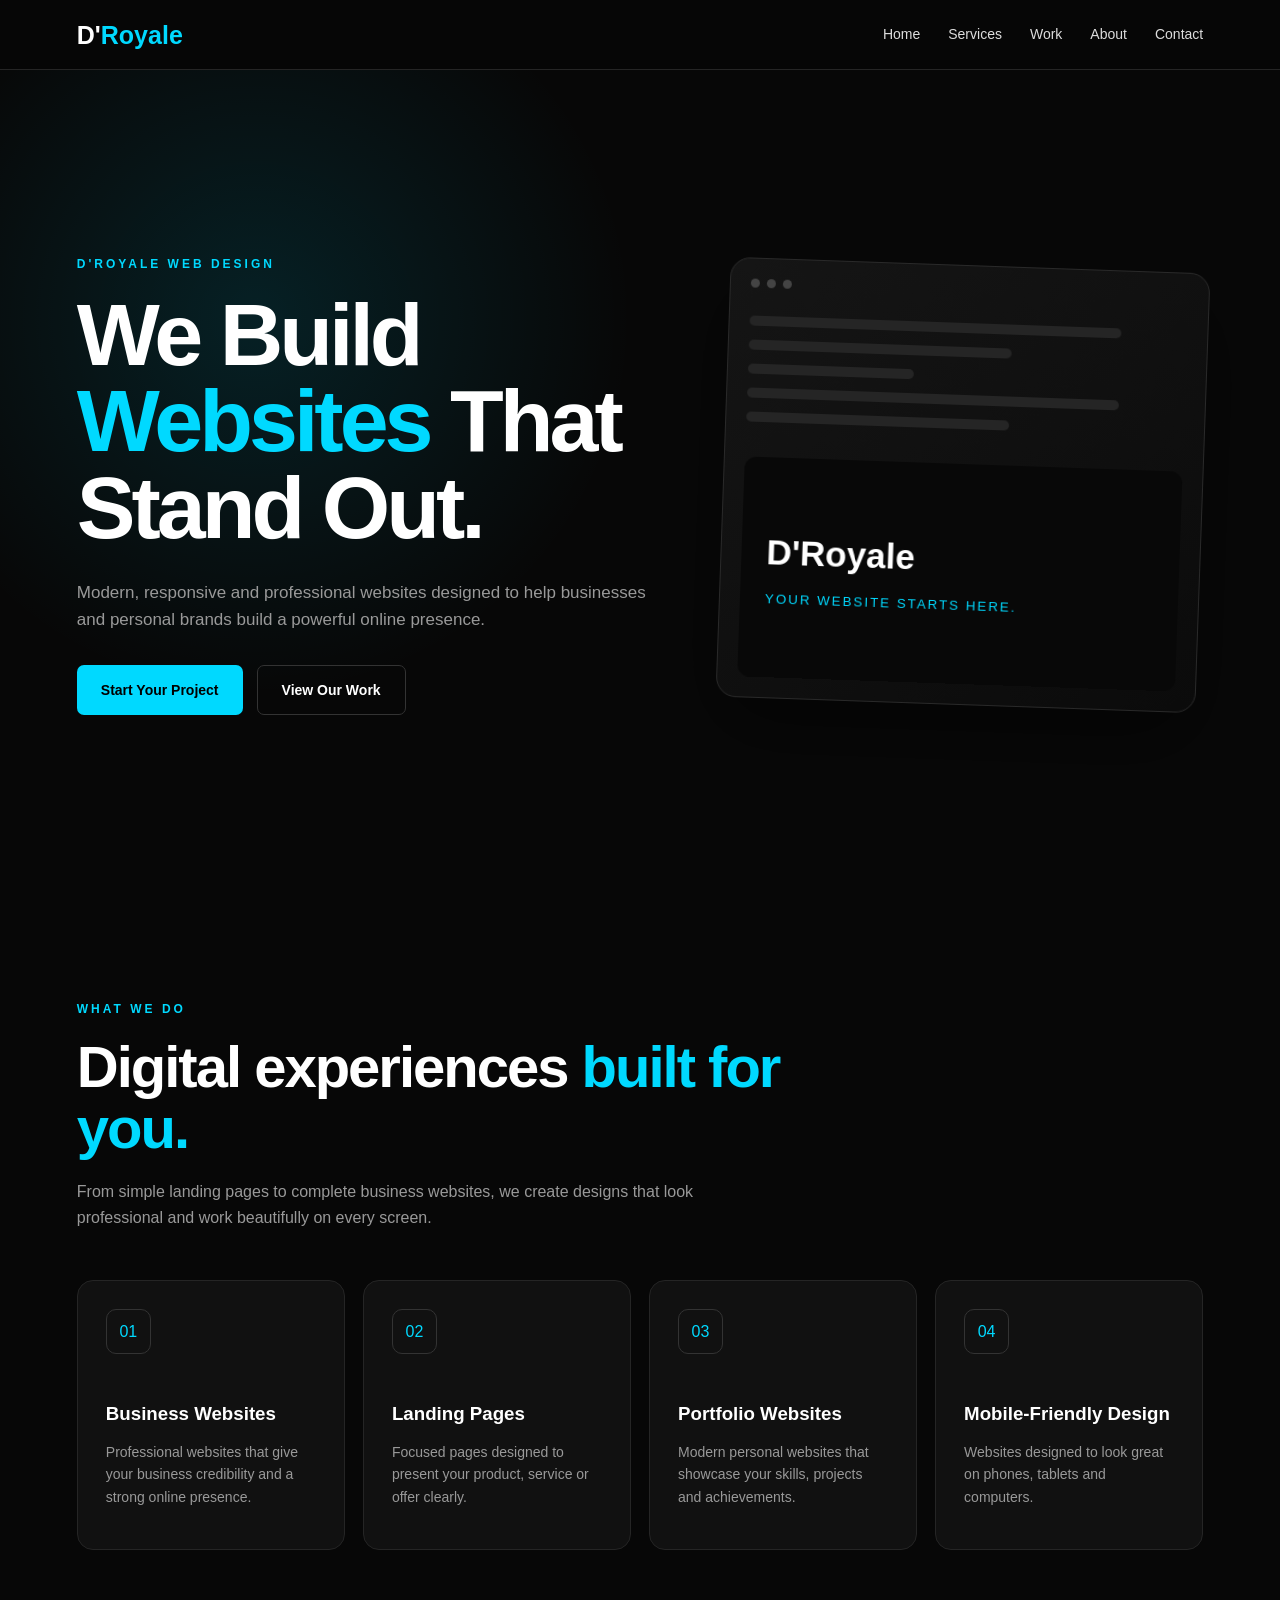
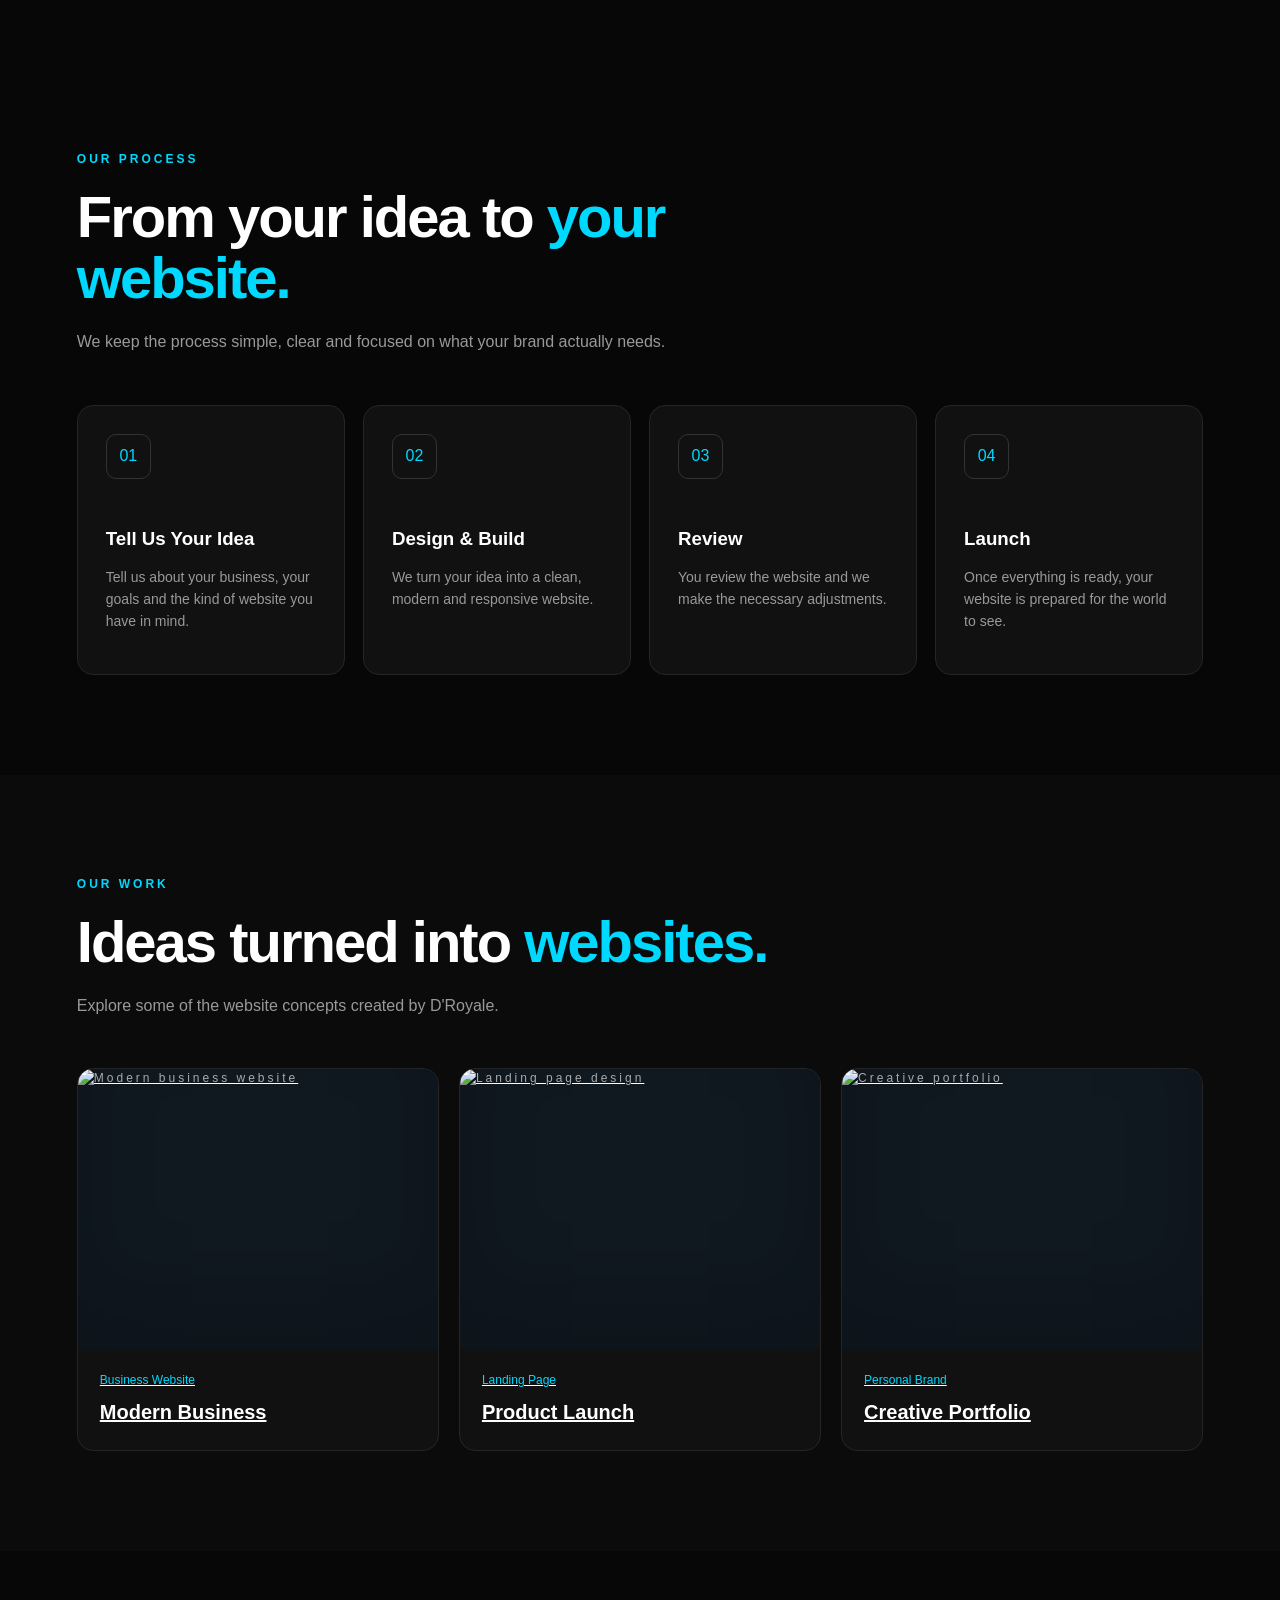
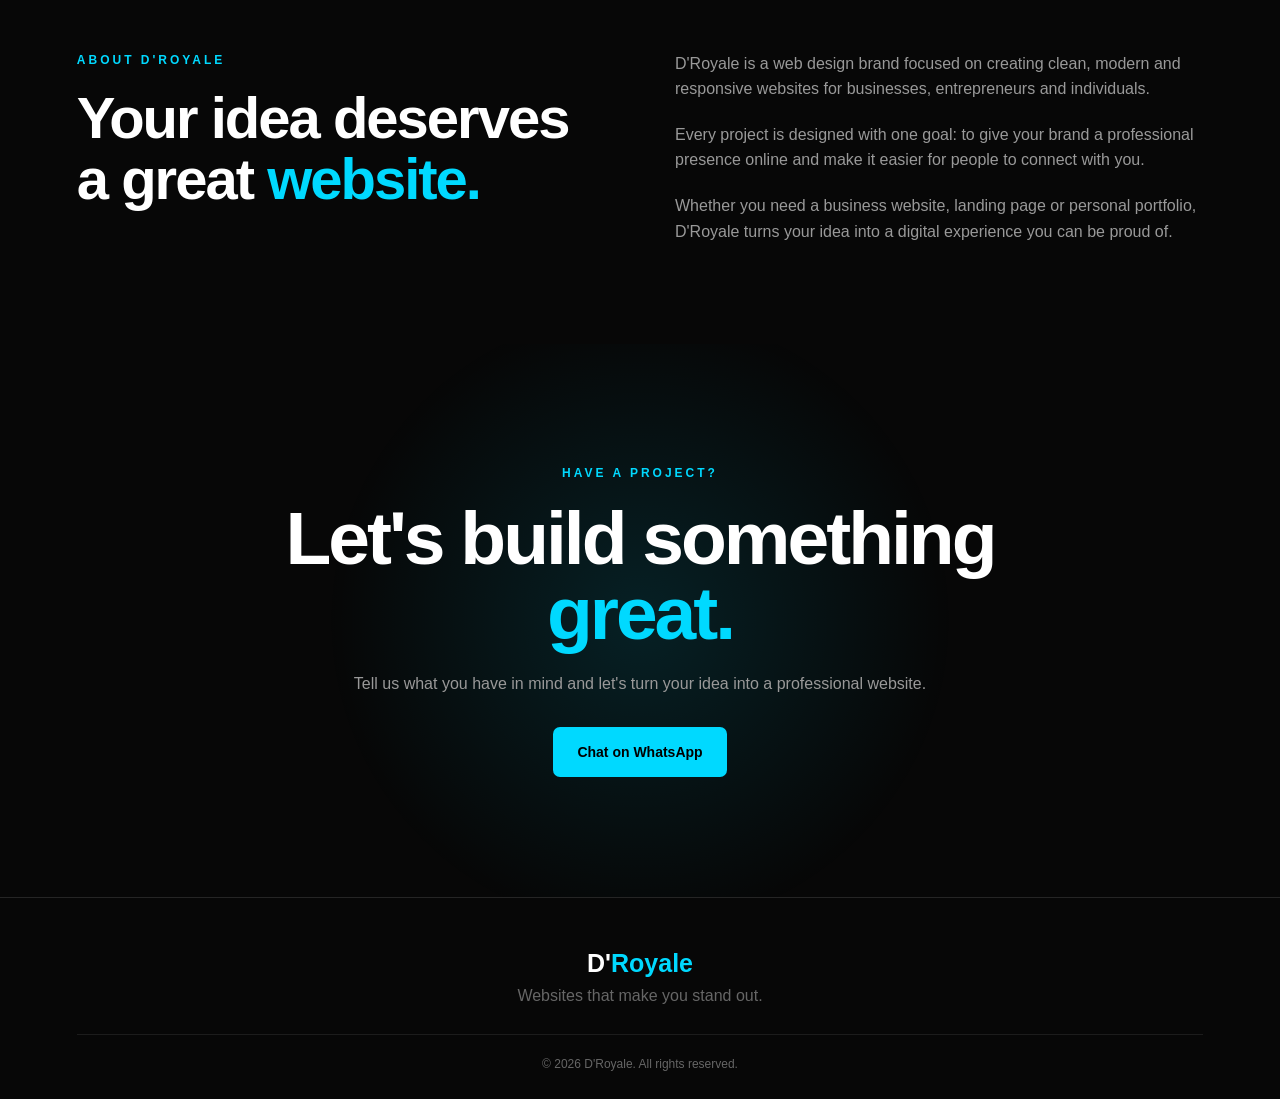
==== index.html @ d116b6a9 "Update index.html" ====
<!DOCTYPE html>
<html lang="en">
<head>

    <meta charset="UTF-8">
    <meta name="viewport" content="width=device-width, initial-scale=1.0">

    <meta
        name="description"
        content="D'Royale creates modern, professional and responsive websites for businesses, brands and individuals."
    >

    <title>D'Royale | Web Design</title>

    <link rel="stylesheet" href="style.css">

</head>

<body>

<!-- NAVIGATION -->

<header class="navbar">

    <a href="#home" class="logo">
        D'<span>Royale</span>
    </a>

    <nav class="nav-links">

        <a href="#home">Home</a>

        <a href="#services">Services</a>

        <a href="#work">Work</a>

        <a href="#about">About</a>

        <a href="#contact">Contact</a>

    </nav>

    <button
        class="menu-btn"
        id="menuBtn"
        aria-label="Open navigation menu"
    >
        ☰
    </button>

</header>


<main>

<!-- HERO -->

<section class="hero" id="home">

    <div class="hero-content">

        <p class="eyebrow">
            D'ROYALE WEB DESIGN
        </p>

        <h1>
            We Build
            <span>Websites</span>
            That Stand Out.
        </h1>

        <p class="hero-text">
            Modern, responsive and professional websites designed
            to help businesses and personal brands build a powerful
            online presence.
        </p>

        <div class="hero-buttons">

            <a href="#contact" class="btn btn-primary">
                Start Your Project
            </a>

            <a href="#work" class="btn btn-secondary">
                View Our Work
            </a>

        </div>

    </div>


    <div class="hero-card">

        <div class="card-top">

            <span></span>
            <span></span>
            <span></span>

        </div>

        <div class="code-line long"></div>
        <div class="code-line medium"></div>
        <div class="code-line short"></div>
        <div class="code-line long"></div>
        <div class="code-line medium"></div>

        <div class="website-preview">

            <strong>
                D'Royale
            </strong>

            <small>
                YOUR WEBSITE STARTS HERE.
            </small>

        </div>

    </div>

</section>


<!-- SERVICES -->

<section class="section" id="services">

    <div class="section-heading">

        <p class="eyebrow">
            WHAT WE DO
        </p>

        <h2>
            Digital experiences
            <span>built for you.</span>
        </h2>

        <p>
            From simple landing pages to complete business websites,
            we create designs that look professional and work
            beautifully on every screen.
        </p>

    </div>


    <div class="service-grid">

        <article class="service-card">

            <div class="service-icon">
                01
            </div>

            <h3>
                Business Websites
            </h3>

            <p>
                Professional websites that give your business
                credibility and a strong online presence.
            </p>

        </article>


        <article class="service-card">

            <div class="service-icon">
                02
            </div>

            <h3>
                Landing Pages
            </h3>

            <p>
                Focused pages designed to present your product,
                service or offer clearly.
            </p>

        </article>


        <article class="service-card">

            <div class="service-icon">
                03
            </div>

            <h3>
                Portfolio Websites
            </h3>

            <p>
                Modern personal websites that showcase your skills,
                projects and achievements.
            </p>

        </article>


        <article class="service-card">

            <div class="service-icon">
                04
            </div>

            <h3>
                Mobile-Friendly Design
            </h3>

            <p>
                Websites designed to look great on phones,
                tablets and computers.
            </p>

        </article>

    </div>

</section>


<!-- PROCESS -->

<section class="section">

    <div class="section-heading">

        <p class="eyebrow">
            OUR PROCESS
        </p>

        <h2>
            From your idea to
            <span>your website.</span>
        </h2>

        <p>
            We keep the process simple, clear and focused on
            what your brand actually needs.
        </p>

    </div>


    <div class="service-grid">

        <article class="service-card">

            <div class="service-icon">
                01
            </div>

            <h3>
                Tell Us Your Idea
            </h3>

            <p>
                Tell us about your business, your goals and the
                kind of website you have in mind.
            </p>

        </article>


        <article class="service-card">

            <div class="service-icon">
                02
            </div>

            <h3>
                Design & Build
            </h3>

            <p>
                We turn your idea into a clean, modern and
                responsive website.
            </p>

        </article>


        <article class="service-card">

            <div class="service-icon">
                03
            </div>

            <h3>
                Review
            </h3>

            <p>
                You review the website and we make the necessary
                adjustments.
            </p>

        </article>


        <article class="service-card">

            <div class="service-icon">
                04
            </div>

            <h3>
                Launch
            </h3>

            <p>
                Once everything is ready, your website is prepared
                for the world to see.
            </p>

        </article>

    </div>

</section>


<!-- WORK -->

<section class="section work-section" id="work">

    <div class="section-heading">

        <p class="eyebrow">
            OUR WORK
        </p>

        <h2>
            Ideas turned into
            <span>websites.</span>
        </h2>

        <p>
            Explore some of the website concepts created
            by D'Royale.
        </p>

    </div>


    <div class="work-grid">


        <!-- PROJECT 1 -->

        <a href="project1.html" class="project-card">

            <div class="project-image">

                <img
                    src="https://images.unsplash.com/photo-1556761175-b413da4baf72?auto=format&fit=crop&w=900&q=80"
                    alt="Modern business website"
                >

            </div>

            <div class="project-info">

                <p>
                    Business Website
                </p>

                <h3>
                    Modern Business
                </h3>

            </div>

        </a>


        <!-- PROJECT 2 -->

        <a href="project2.html" class="project-card">

            <div class="project-image">

                <img
                    src="https://images.unsplash.com/photo-1559028012-481c04fa702d?auto=format&fit=crop&w=900&q=80"
                    alt="Landing page design"
                >

            </div>

            <div class="project-info">

                <p>
                    Landing Page
                </p>

                <h3>
                    Product Launch
                </h3>

            </div>

        </a>


        <!-- PROJECT 3 -->

        <a href="project3.html" class="project-card">

            <div class="project-image">

                <img
                    src="https://images.unsplash.com/photo-1460661419201-fd4cecdf8a8b?auto=format&fit=crop&w=900&q=80"
                    alt="Creative portfolio"
                >

            </div>

            <div class="project-info">

                <p>
                    Personal Brand
                </p>

                <h3>
                    Creative Portfolio
                </h3>

            </div>

        </a>


    </div>

</section>


<!-- ABOUT -->

<section class="section about-section" id="about">

    <div class="about-content">


        <div>

            <p class="eyebrow">
                ABOUT D'ROYALE
            </p>

            <h2>
                Your idea deserves
                a great <span>website.</span>
            </h2>

        </div>


        <div class="about-text">

            <p>
                D'Royale is a web design brand focused on creating
                clean, modern and responsive websites for businesses,
                entrepreneurs and individuals.
            </p>

            <p>
                Every project is designed with one goal:
                to give your brand a professional presence online
                and make it easier for people to connect with you.
            </p>

            <p>
                Whether you need a business website, landing page
                or personal portfolio, D'Royale turns your idea
                into a digital experience you can be proud of.
            </p>

        </div>

    </div>

</section>


<!-- CALL TO ACTION -->

<section class="cta-section" id="contact">

    <div class="cta-content">

        <p class="eyebrow">
            HAVE A PROJECT?
        </p>

        <h2>
            Let's build something
            <br>
            <span>great.</span>
        </h2>

        <p>
            Tell us what you have in mind and let's turn
            your idea into a professional website.
        </p>

        <a
            href="https://api.whatsapp.com/send?phone=2347034413745"
            class="btn btn-primary"
            target="_blank"
            rel="noopener"
        >
            Chat on WhatsApp
        </a>

    </div>

</section>

</main>


<!-- FOOTER -->

<footer>

    <div class="footer-logo">
        D'<span>Royale</span>
    </div>

    <p>
        Websites that make you stand out.
    </p>

    <div class="footer-bottom">
        © 2026 D'Royale. All rights reserved.
    </div>

</footer>


<script src="script.js"></script>

</body>
    </html>
---- style.css ----
*{margin:0;padding:0;box-sizing:border-box}
html{scroll-behavior:smooth}
body{font-family:Arial,sans-serif;background:#070707;color:#fff;line-height:1.6;overflow-x:hidden}
a{color:inherit}
:root{--blue:#00d9ff;--muted:#999;--line:#252525;--card:#111;--max:1200px}

.navbar{
position:sticky;top:0;z-index:1000;
display:flex;align-items:center;justify-content:space-between;
min-height:70px;padding:0 6%;
background:rgba(7,7,7,.9);
border-bottom:1px solid var(--line);
backdrop-filter:blur(12px)
}

.logo{font-size:25px;font-weight:800;text-decoration:none}
.logo span,.footer-logo span{color:var(--blue)}

.nav-links{display:flex;gap:28px}
.nav-links a{text-decoration:none;color:#ddd;font-size:14px}
.nav-links a:hover{color:var(--blue)}

.menu-btn{
display:none;background:none;border:0;color:white;
font-size:25px
}

.hero{
min-height:calc(100vh - 70px);
display:grid;grid-template-columns:1.1fr .9fr;
align-items:center;gap:60px;padding:80px 6%;
background:radial-gradient(circle at 20% 30%,rgba(0,217,255,.12),transparent 32%)
}

.hero-content{max-width:760px}
.eyebrow{
color:var(--blue);font-size:12px;font-weight:bold;
letter-spacing:3px;margin-bottom:18px
}

.hero h1{
font-size:clamp(48px,7vw,88px);
line-height:.98;letter-spacing:-4px;margin-bottom:28px
}

.hero h1 span,.section-heading h2 span,
.about-content h2 span,.cta-content h2 span{color:var(--blue)}

.hero-text{max-width:620px;color:var(--muted);font-size:17px;margin-bottom:32px}

.hero-buttons{display:flex;flex-wrap:wrap;gap:14px}

.btn{
display:inline-flex;align-items:center;justify-content:center;
min-height:50px;padding:0 24px;border-radius:7px;
text-decoration:none;font-size:14px;font-weight:bold;
transition:.25s
}

.btn:hover{transform:translateY(-3px)}
.btn-primary{background:var(--blue);color:#000}
.btn-secondary{border:1px solid #333}

.hero-card{
max-width:480px;width:100%;margin:auto;
padding:20px;border:1px solid #292929;border-radius:20px;
background:linear-gradient(145deg,#151515,#0b0b0b);
box-shadow:0 30px 80px #0008;transform:rotate(2deg)
}

.card-top{display:flex;gap:7px;margin-bottom:28px}
.card-top span{width:9px;height:9px;border-radius:50%;background:#444}

.code-line{height:10px;border-radius:20px;background:#252525;margin-bottom:14px}
.long{width:85%}.medium{width:60%}.short{width:38%}

.website-preview{
min-height:220px;margin-top:35px;padding:35px 25px;
display:flex;flex-direction:column;justify-content:center;
border-radius:12px;background:#080808
}

.website-preview strong{font-size:35px}
.website-preview small{color:var(--blue);letter-spacing:2px;margin-top:8px}

.section{padding:100px 6%}
.section-heading,.service-grid,.work-grid,.about-content,.cta-content{
max-width:var(--max);margin:auto
}

.section-heading{margin-bottom:50px}
.section-heading h2{
max-width:750px;font-size:clamp(36px,5vw,58px);
line-height:1.05;letter-spacing:-2px;margin-bottom:20px
}
.section-heading>p:last-child{max-width:650px;color:var(--muted)}

.service-grid{
display:grid;grid-template-columns:repeat(4,1fr);gap:18px
}

.service-card{
min-height:270px;padding:28px;background:var(--card);
border:1px solid var(--line);border-radius:16px;transition:.3s
}

.service-card:hover{
transform:translateY(-7px);border-color:var(--blue)
}

.service-icon{
display:flex;width:45px;height:45px;align-items:center;
justify-content:center;margin-bottom:45px;
border:1px solid #333;border-radius:10px;color:var(--blue)
}

.service-card h3{margin-bottom:12px}
.service-card p{color:var(--muted);font-size:14px}

.work-section{background:#0b0b0b}
.work-grid{display:grid;grid-template-columns:repeat(3,1fr);gap:20px}

.project-card{
overflow:hidden;background:var(--card);
border:1px solid var(--line);border-radius:16px;transition:.3s
}

.project-card:hover{transform:translateY(-7px);border-color:var(--blue)}

.project-image{
height:280px;display:flex;align-items:center;justify-content:center;
font-size:12px;letter-spacing:3px;color:#aaa
}

.project-one{background:linear-gradient(135deg,#16232a,#071014)}
.project-two{background:linear-gradient(135deg,#1b1b1b,#09242a)}
.project-three{background:linear-gradient(135deg,#111c20,#202020)}

.project-info{padding:22px}
.project-info p{color:var(--blue);font-size:12px;margin-bottom:5px}
.project-info h3{font-size:20px}

.about-content{
display:grid;grid-template-columns:1fr 1fr;gap:70px
}

.about-content h2{
font-size:clamp(38px,5vw,58px);
line-height:1.05;letter-spacing:-2px
}

.about-text{color:var(--muted)}
.about-text p+p{margin-top:20px}

.cta-section{
padding:120px 6%;text-align:center;
background:radial-gradient(circle at center,rgba(0,217,255,.12),transparent 45%)
}

.cta-content{max-width:800px}
.cta-content h2{
font-size:clamp(42px,7vw,75px);
line-height:1;letter-spacing:-3px;margin-bottom:20px
}

.cta-content>p:not(.eyebrow){
max-width:600px;margin:0 auto 30px;color:var(--muted)
}

footer{
padding:45px 6% 25px;text-align:center;
border-top:1px solid var(--line);color:#666
}

.footer-logo{font-size:25px;font-weight:800;color:white}
.footer-bottom{
margin-top:25px;padding-top:20px;
border-top:1px solid #1c1c1c;font-size:12px
}

@media(max-width:900px){
.hero{grid-template-columns:1fr}
.hero-card{margin:20px auto}
.service-grid{grid-template-columns:repeat(2,1fr)}
.work-grid{grid-template-columns:1fr 1fr}
.about-content{grid-template-columns:1fr}
}

@media(max-width:650px){
.nav-links{
position:absolute;top:70px;left:0;right:0;
display:none;flex-direction:column;gap:0;
padding:10px 6% 20px;background:#090909;
border-bottom:1px solid var(--line)
}

.nav-links.active{display:flex}
.nav-links a{width:100%;padding:13px 0;border-bottom:1px solid #1b1b1b}
.menu-btn{display:block}

.hero{min-height:auto;padding-top:70px}
.hero h1{font-size:clamp(45px,13vw,65px);letter-spacing:-3px}
.hero-text{font-size:15px}
.hero-buttons{flex-direction:column}
.btn{width:100%}

.service-grid,.work-grid{grid-template-columns:1fr}
.section{padding-top:75px;padding-bottom:75px}
.project-image{height:230px}
.about-content h2{font-size:42px}
}
.project-image div{
    text-align:center;
}

.project-image strong{
    display:block;
    font-size:28px;
    color:white;
    letter-spacing:2px;
}

.project-image small{
    display:block;
    margin-top:8px;
    color:#00d9ff;
    font-size:10px;
    letter-spacing:2px;
}
.project-image {
    position: relative;
    overflow: hidden;
    min-height: 280px;
    display: flex;
    align-items: center;
    justify-content: center;
    background: #101820;
}

.project-one {
    background: linear-gradient(135deg, #07141a, #12313a);
}

.project-one::before {
    content: "NOVA BUSINESS";
    position: absolute;
    top: 55px;
    left: 35px;
    font-size: 28px;
    font-weight: 800;
    color: white;
}

.project-one::after {
    content: "Professional solutions for modern businesses";
    position: absolute;
    top: 105px;
    left: 35px;
    width: 250px;
    font-size: 13px;
    color: #aebbc0;
}

.project-two {
    background: linear-gradient(135deg, #11111b, #24203b);
}

.project-two::before {
    content: "NEW PRODUCT";
    position: absolute;
    top: 55px;
    left: 35px;
    font-size: 14px;
    letter-spacing: 3px;
    color: #00d9ff;
    font-weight: 700;
}

.project-two::after {
    content: "Launch your product with confidence.";
    position: absolute;
    top: 95px;
    left: 35px;
    width: 280px;
    font-size: 25px;
    line-height: 1.2;
    color: white;
    font-weight: 800;
}

.project-three {
    background: linear-gradient(135deg, #171717, #06242b);
}

.project-three::before {
    content: "CREATIVE PORTFOLIO";
    position: absolute;
    top: 60px;
    left: 35px;
    font-size: 26px;
    color: white;
    font-weight: 800;
}

.project-three::after {
    content: "Design • Create • Inspire";
    position: absolute;
    top: 110px;
    left: 35px;
    font-size: 14px;
    letter-spacing: 2px;
    color: #00d9ff;
}

.project-image span {
    opacity: 0;
}
.project-image::before {
    text-shadow: 0 2px 10px rgba(0,0,0,.25);
}

.project-one {
    border-bottom: 1px solid rgba(255,255,255,.08);
}

.project-two {
    border-bottom: 1px solid rgba(255,255,255,.08);
}

.project-three {
    border-bottom: 1px solid rgba(255,255,255,.08);
}

.project-image {
    box-shadow: inset 0 -50px 80px rgba(0,0,0,.18);
}
.project-image img{
    width:100%;
    height:100%;
    display:block;
    object-fit:cover;
}

.project-card{
    overflow:hidden;
}

.project-card .project-info{
    position:relative;
    z-index:2;
}
.project-card {
    cursor: pointer;
    transition: transform 0.3s ease, box-shadow 0.3s ease;
}

.project-card:hover {
    transform: translateY(-8px);
    box-shadow: 0 15px 35px rgba(0,0,0,0.25);
}
/* D'Royale premium entrance animation */

.hero-content {
    opacity: 0;
    animation: heroTextIn 1s cubic-bezier(.22,1,.36,1) forwards;
}

.hero-card {
    opacity: 0;
    animation: heroCardIn 1.1s cubic-bezier(.22,1,.36,1) .2s forwards;
}

@keyframes heroTextIn {
    from {
        opacity: 0;
        transform: translateY(45px);
    }

    to {
        opacity: 1;
        transform: translateY(0);
    }
}

@keyframes heroCardIn {
    from {
        opacity: 0;
        transform: translateY(55px) rotate(2deg);
    }

    to {
        opacity: 1;
        transform: translateY(0) rotate(2deg);
    }
}
/* Scroll reveal */
.section,
.cta-section {
    opacity: 0;
    transform: translateY(40px);
    transition: opacity .8s ease, transform .8s ease;
}

.section.show,
.cta-section.show {
    opacity: 1;
    transform: translateY(0);
    }
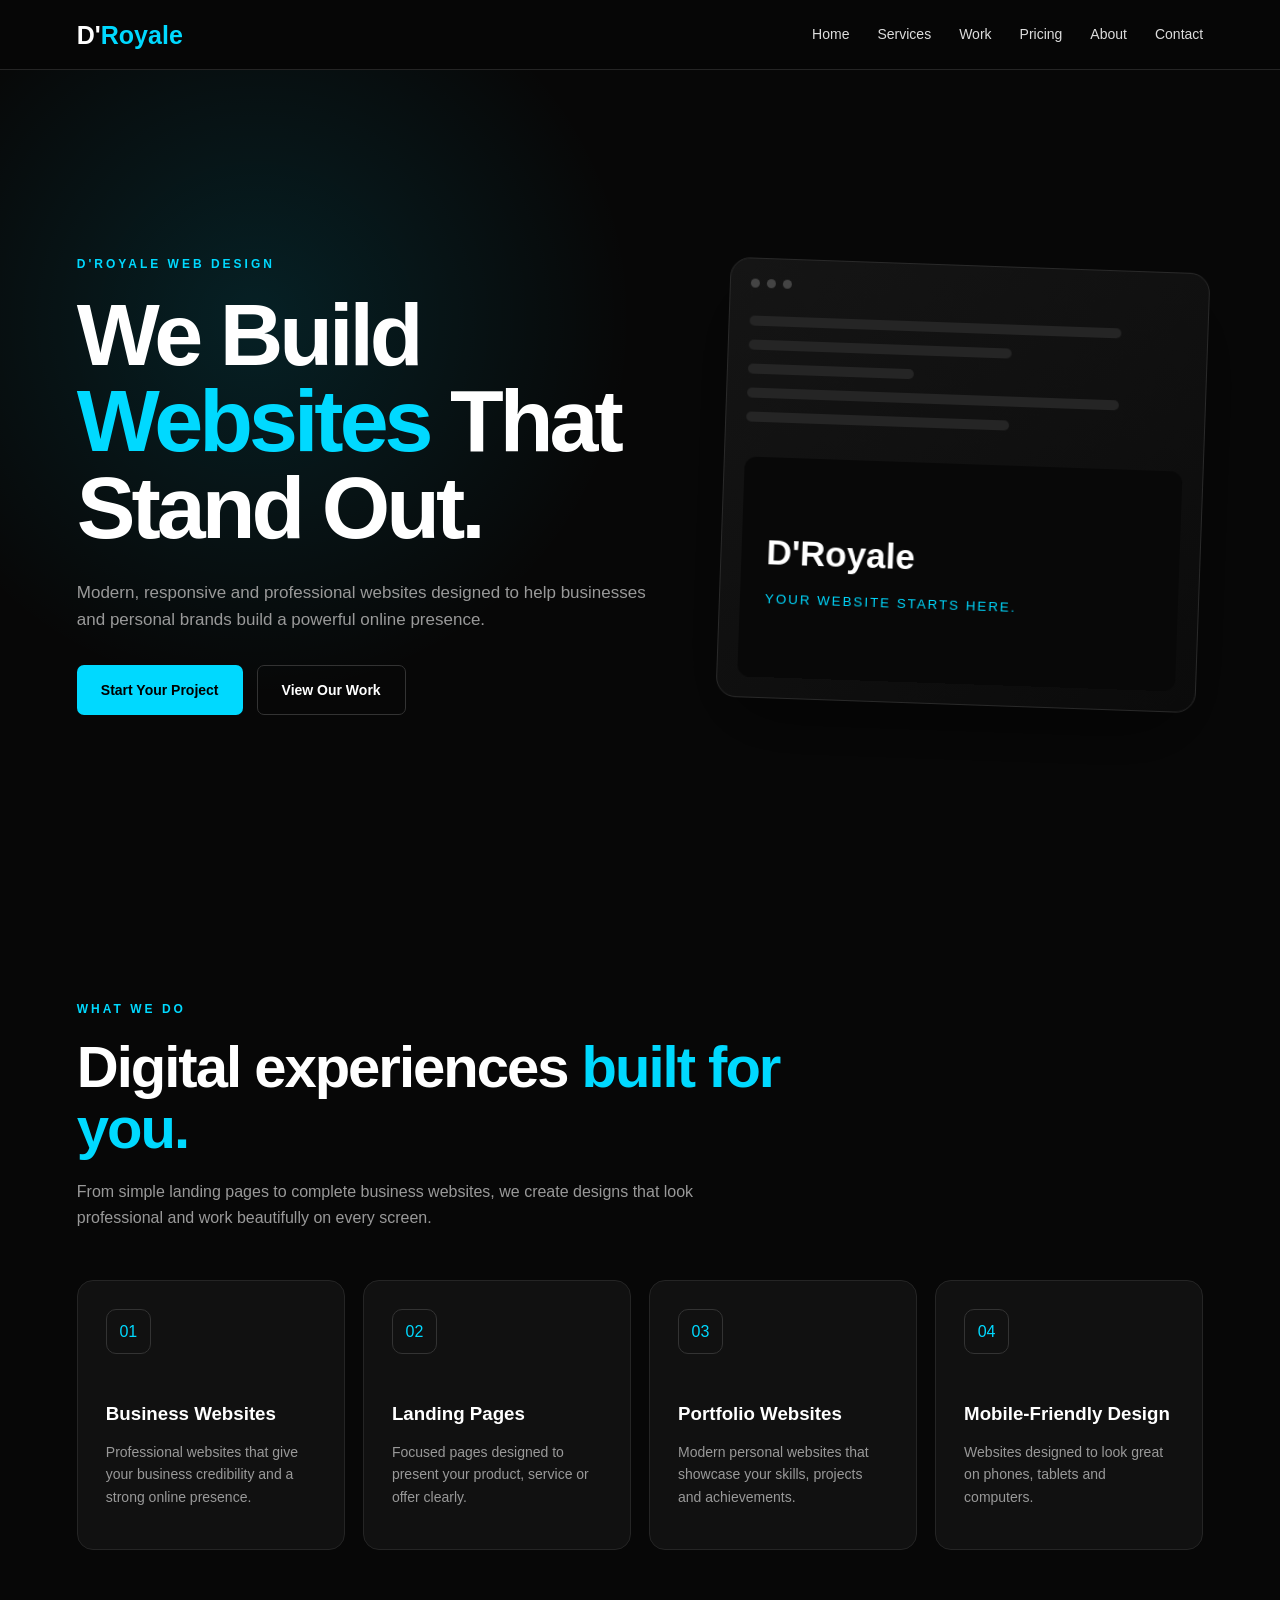
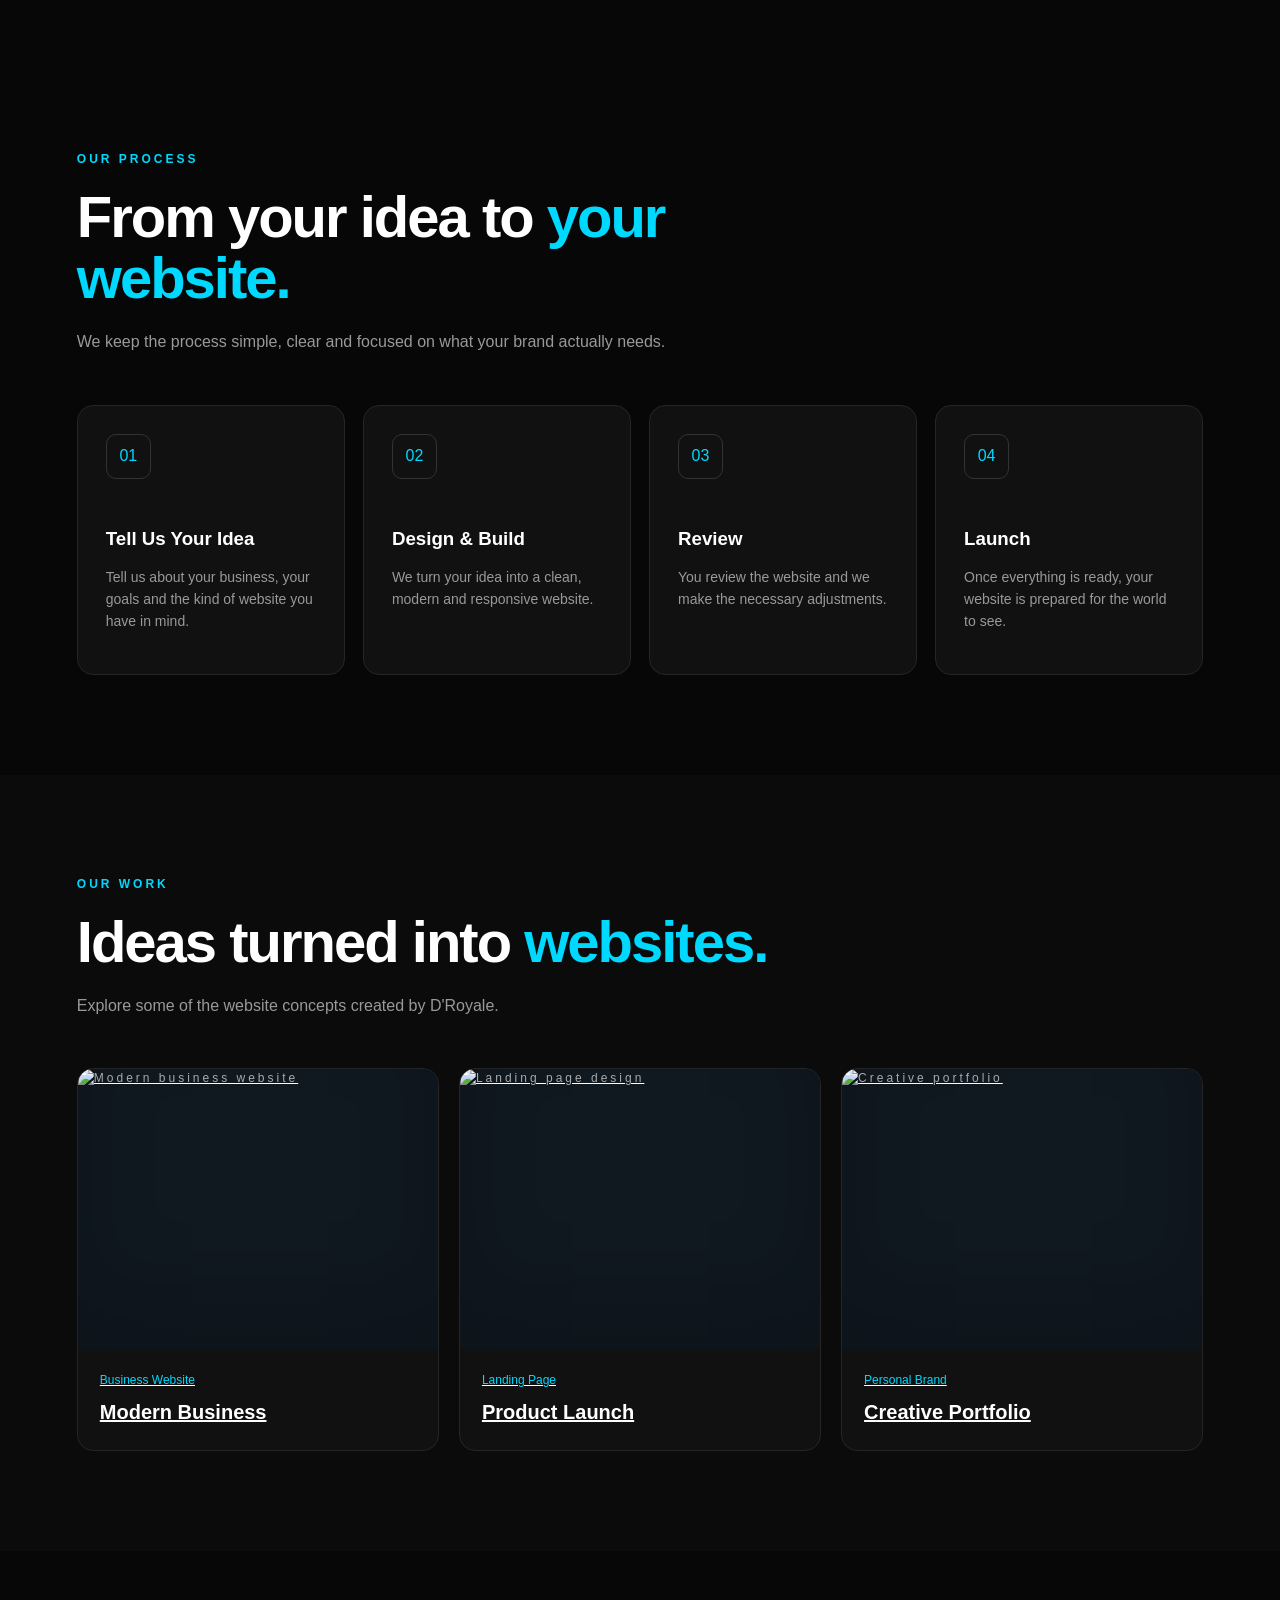
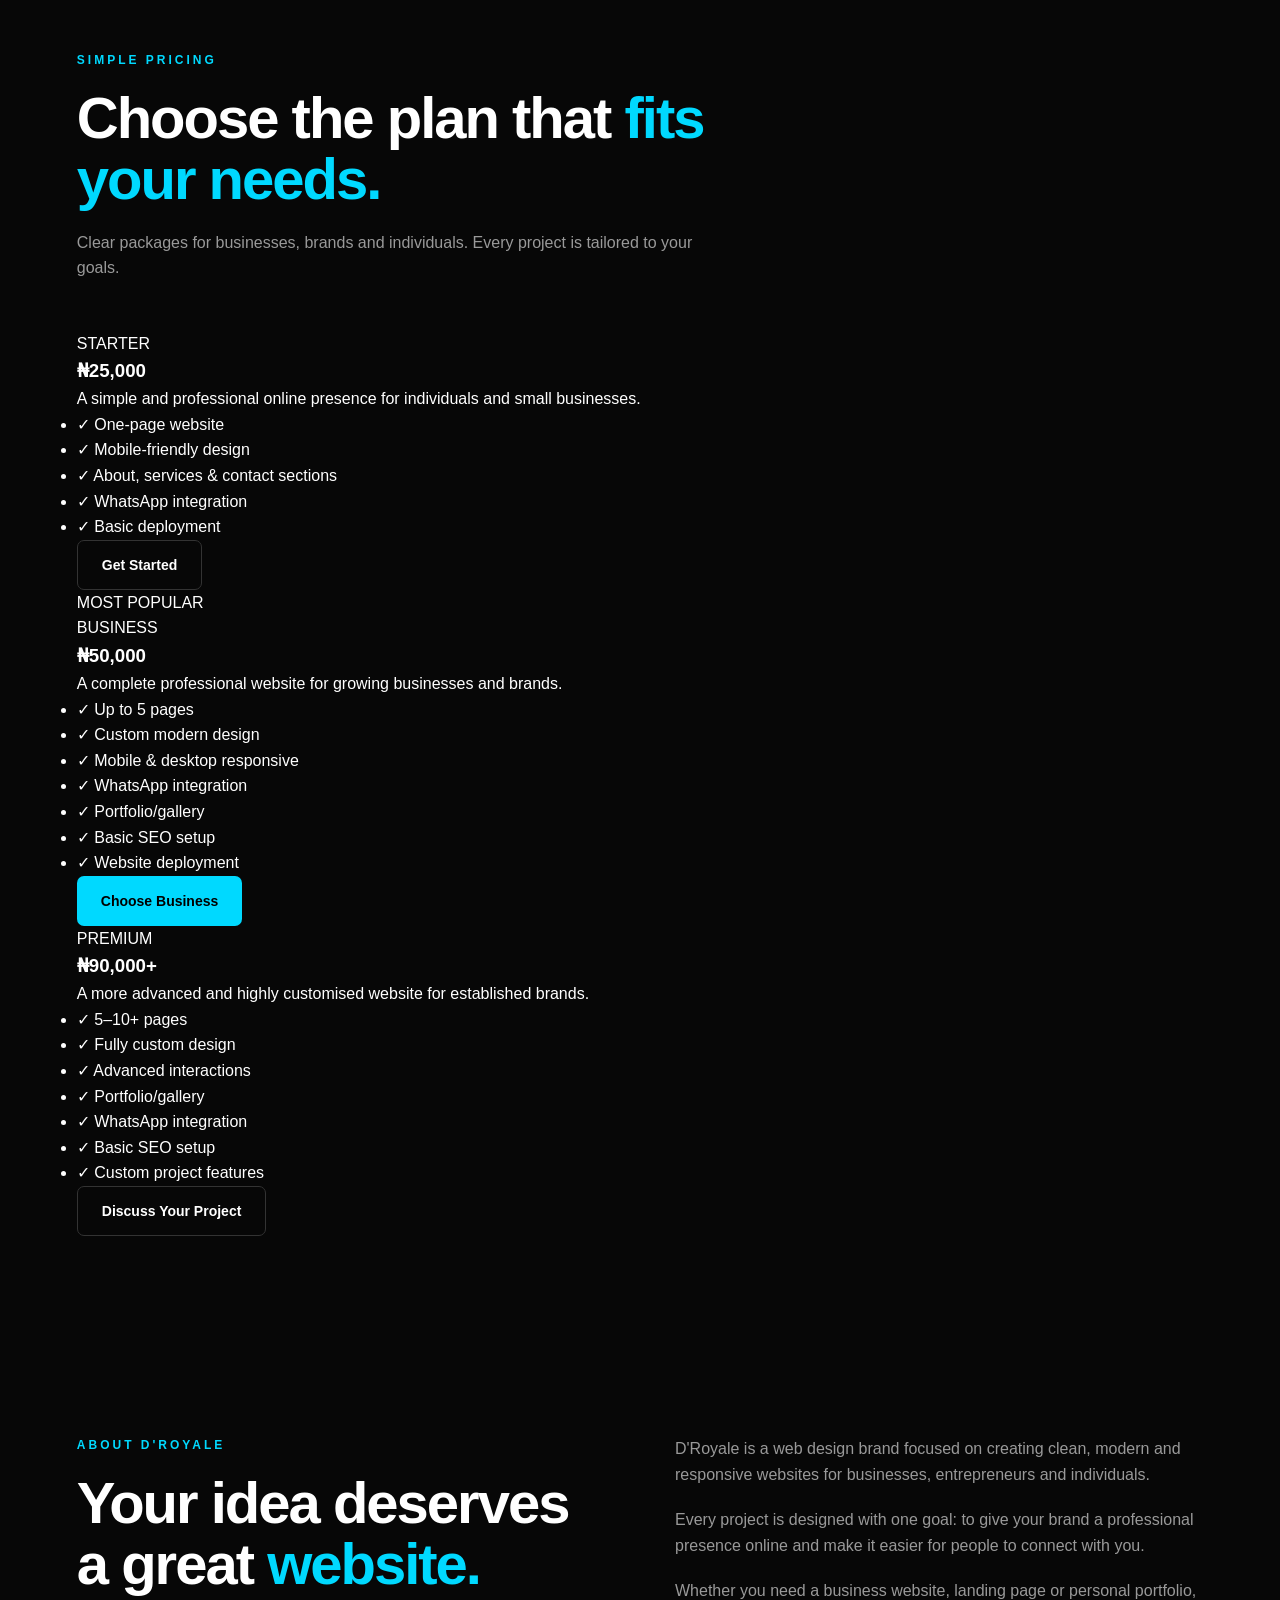
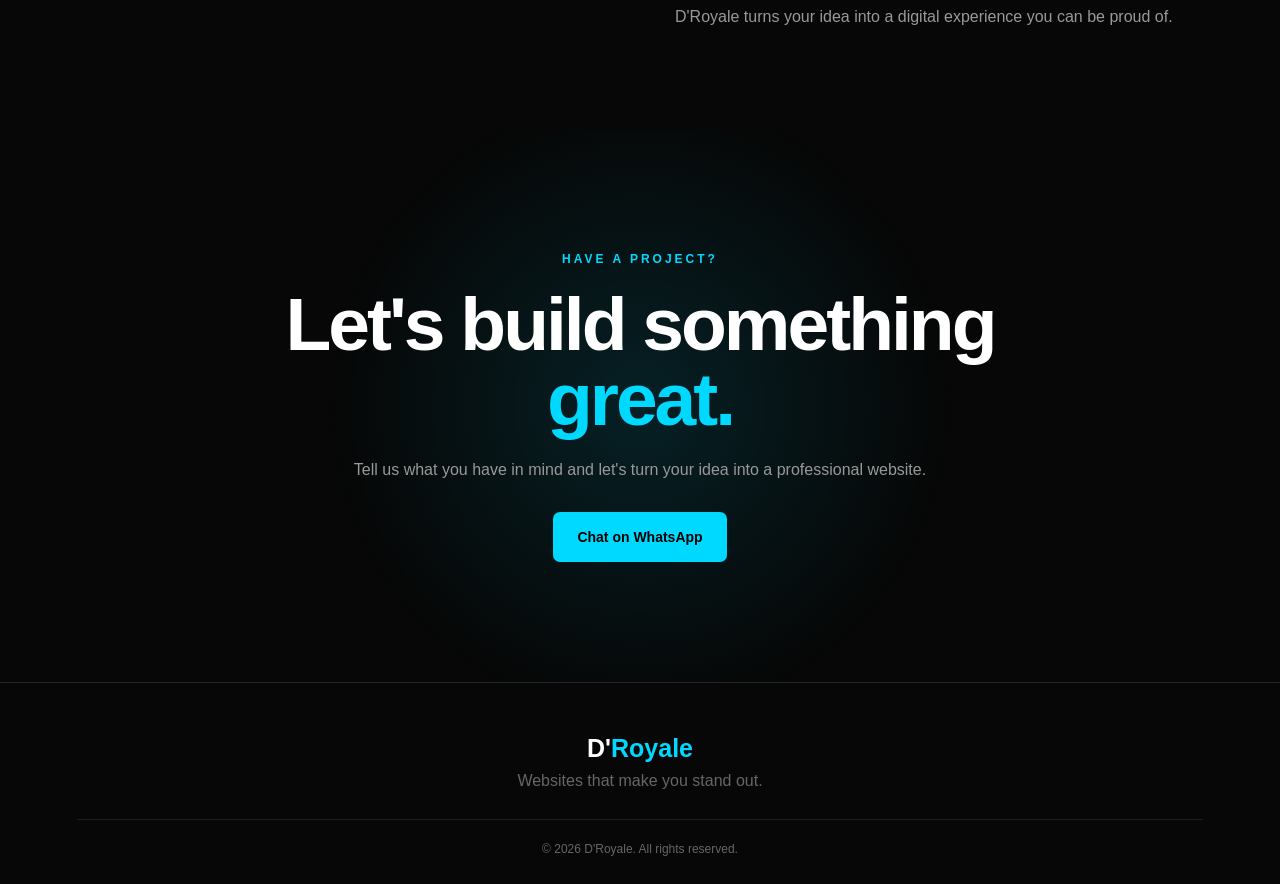
==== commit a3477759: "Update index.html" ====
--- a/index.html
+++ b/index.html
@@ -33,6 +33,8 @@
         <a href="#services">Services</a>
 
         <a href="#work">Work</a>
+
+        <a href="#pricing">Pricing</a>
 
         <a href="#about">About</a>
 
@@ -440,6 +442,131 @@
 
 </section>
 
+
+<!-- PRICING -->
+
+<section class="section pricing-section" id="pricing">
+
+    <div class="section-heading">
+
+        <p class="eyebrow">
+            SIMPLE PRICING
+        </p>
+
+        <h2>
+            Choose the plan that
+            <span>fits your needs.</span>
+        </h2>
+
+        <p>
+            Clear packages for businesses, brands and individuals.
+            Every project is tailored to your goals.
+        </p>
+
+    </div>
+
+    <div class="pricing-grid">
+
+        <article class="pricing-card">
+
+            <p class="pricing-label">
+                STARTER
+            </p>
+
+            <h3>
+                ₦25,000
+            </h3>
+
+            <p class="pricing-description">
+                A simple and professional online presence
+                for individuals and small businesses.
+            </p>
+
+            <ul>
+                <li>✓ One-page website</li>
+                <li>✓ Mobile-friendly design</li>
+                <li>✓ About, services & contact sections</li>
+                <li>✓ WhatsApp integration</li>
+                <li>✓ Basic deployment</li>
+            </ul>
+
+            <a href="https://api.whatsapp.com/send?phone=2347034413745&text=Hi%20D%27Royale%2C%20I%27m%20interested%20in%20the%20Starter%20website%20package." class="btn btn-secondary" target="_blank">
+                Get Started
+            </a>
+
+        </article>
+
+
+        <article class="pricing-card featured">
+
+            <div class="popular">
+                MOST POPULAR
+            </div>
+
+            <p class="pricing-label">
+                BUSINESS
+            </p>
+
+            <h3>
+                ₦50,000
+            </h3>
+
+            <p class="pricing-description">
+                A complete professional website for
+                growing businesses and brands.
+            </p>
+
+            <ul>
+                <li>✓ Up to 5 pages</li>
+                <li>✓ Custom modern design</li>
+                <li>✓ Mobile & desktop responsive</li>
+                <li>✓ WhatsApp integration</li>
+                <li>✓ Portfolio/gallery</li>
+                <li>✓ Basic SEO setup</li>
+                <li>✓ Website deployment</li>
+            </ul>
+
+            <a href="https://api.whatsapp.com/send?phone=2347034413745&text=Hi%20D%27Royale%2C%20I%27m%20interested%20in%20the%20Business%20website%20package." class="btn btn-primary" target="_blank">
+                Choose Business
+            </a>
+
+        </article>
+
+
+        <article class="pricing-card">
+
+            <p class="pricing-label">
+                PREMIUM
+            </p>
+
+            <h3>
+                ₦90,000+
+            </h3>
+
+            <p class="pricing-description">
+                A more advanced and highly customised
+                website for established brands.
+            </p>
+
+            <ul>
+                <li>✓ 5–10+ pages</li>
+                <li>✓ Fully custom design</li>
+                <li>✓ Advanced interactions</li>
+                <li>✓ Portfolio/gallery</li>
+                <li>✓ WhatsApp integration</li>
+                <li>✓ Basic SEO setup</li>
+                <li>✓ Custom project features</li>
+            </ul>
+
+            <a href="https://api.whatsapp.com/send?phone=2347034413745&text=Hi%20D%27Royale%2C%20I%27m%20interested%20in%20the%20Premium%20website%20package." class="btn btn-secondary" target="_blank">
+                Discuss Your Project
+            </a>
+
+        </article>
+
+    </div>
+
+</section>
 
 <!-- ABOUT -->
 
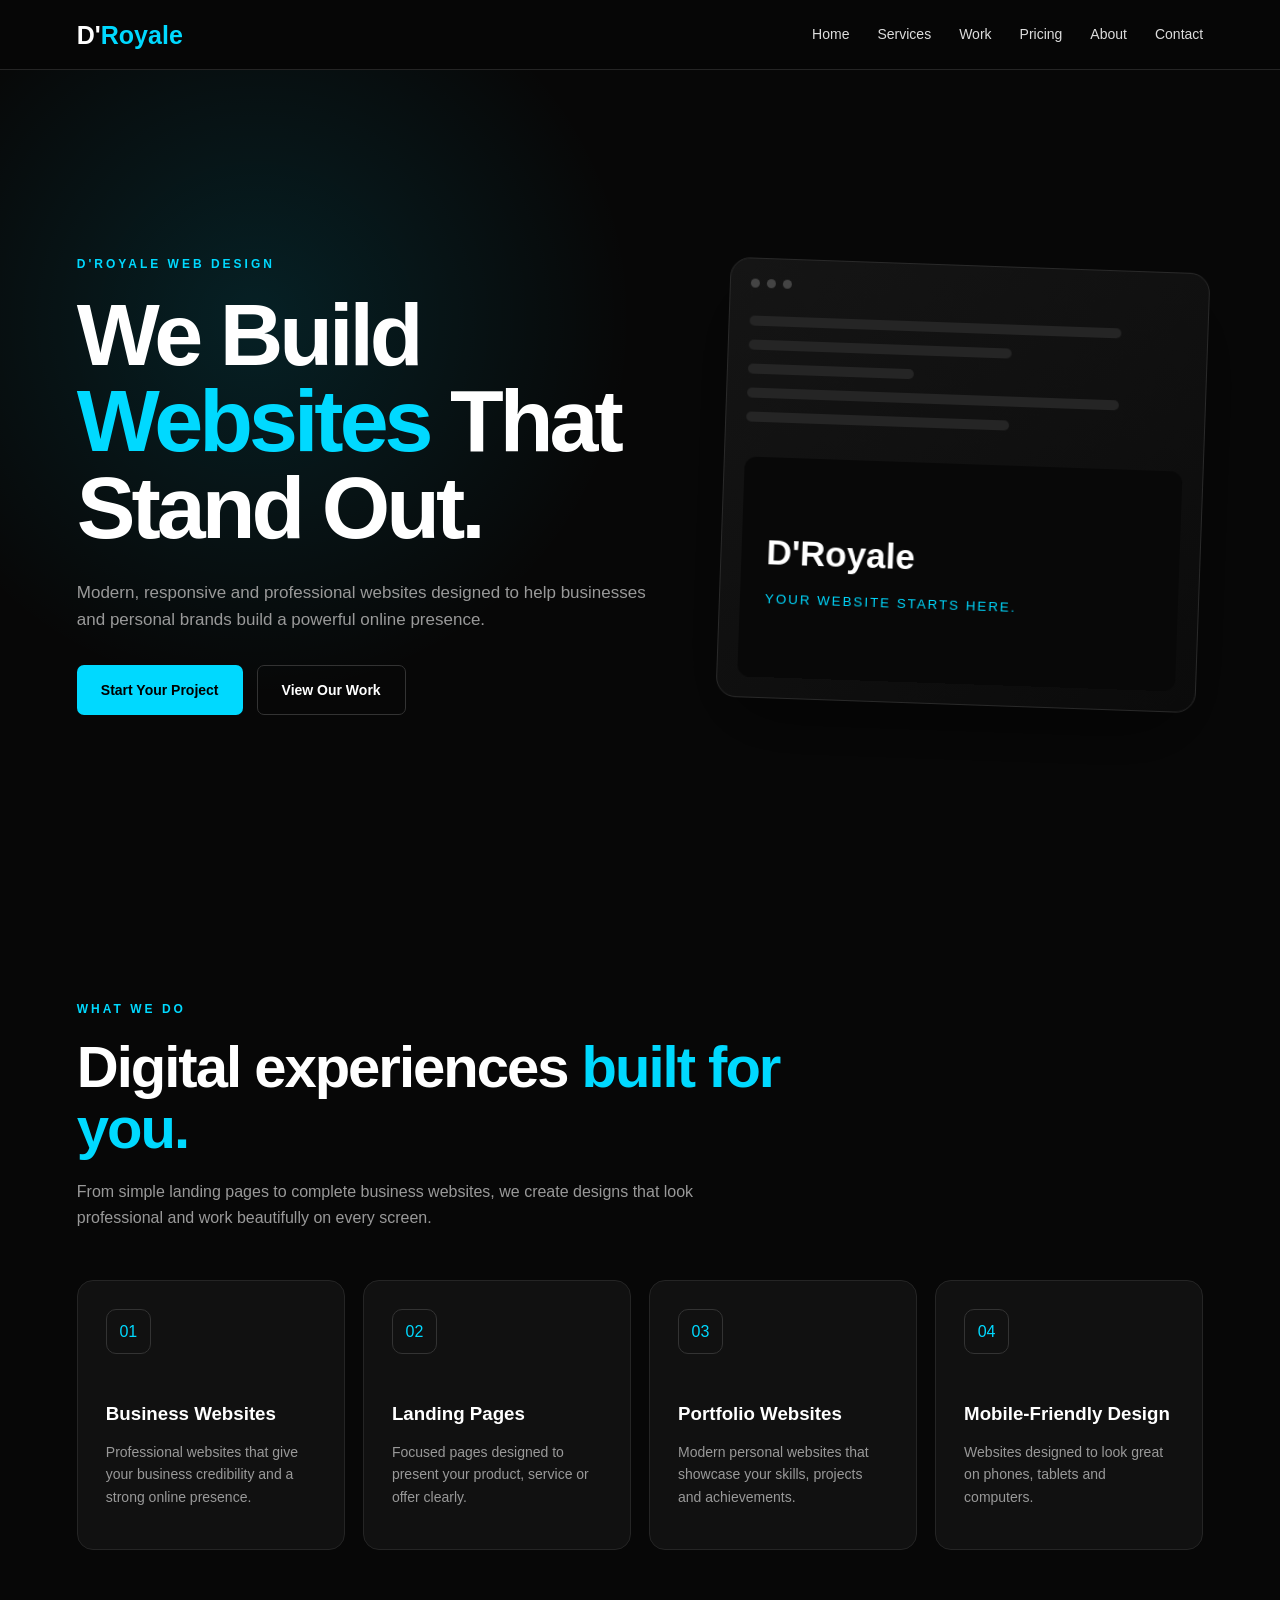
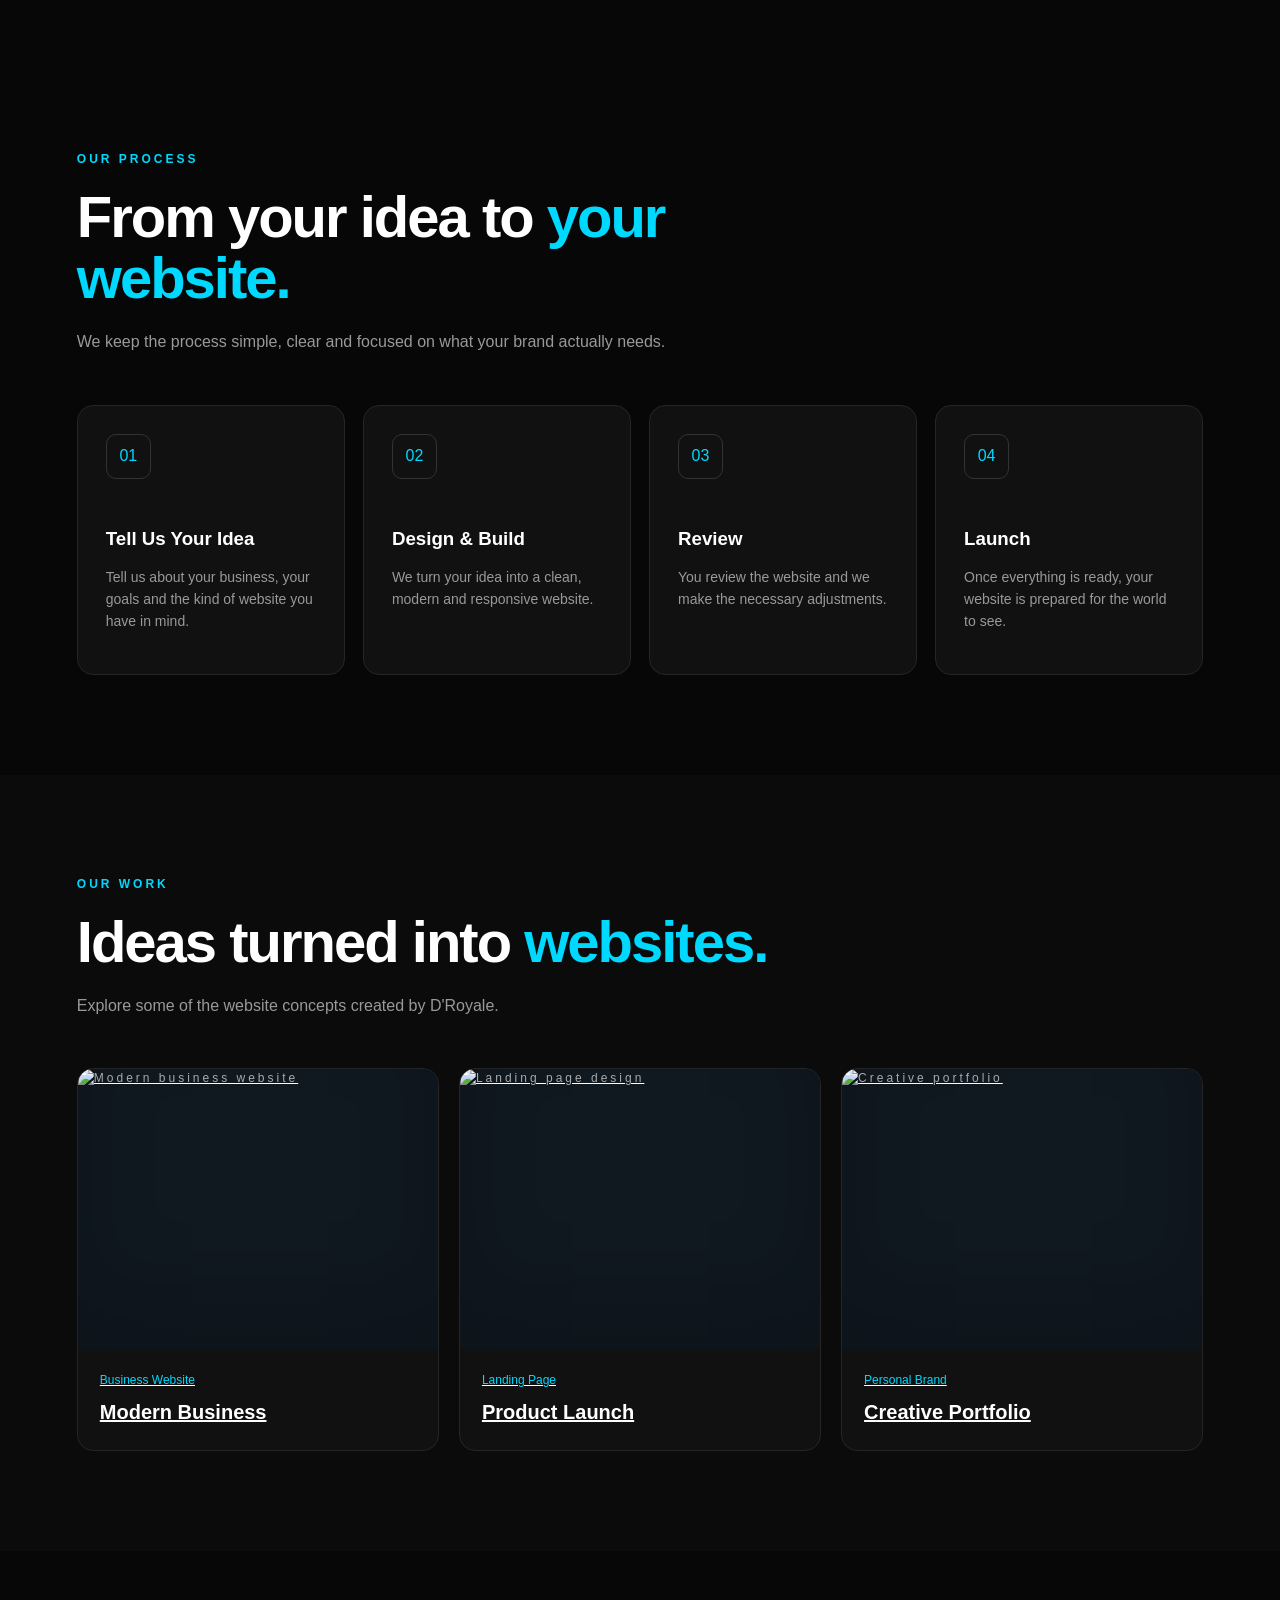
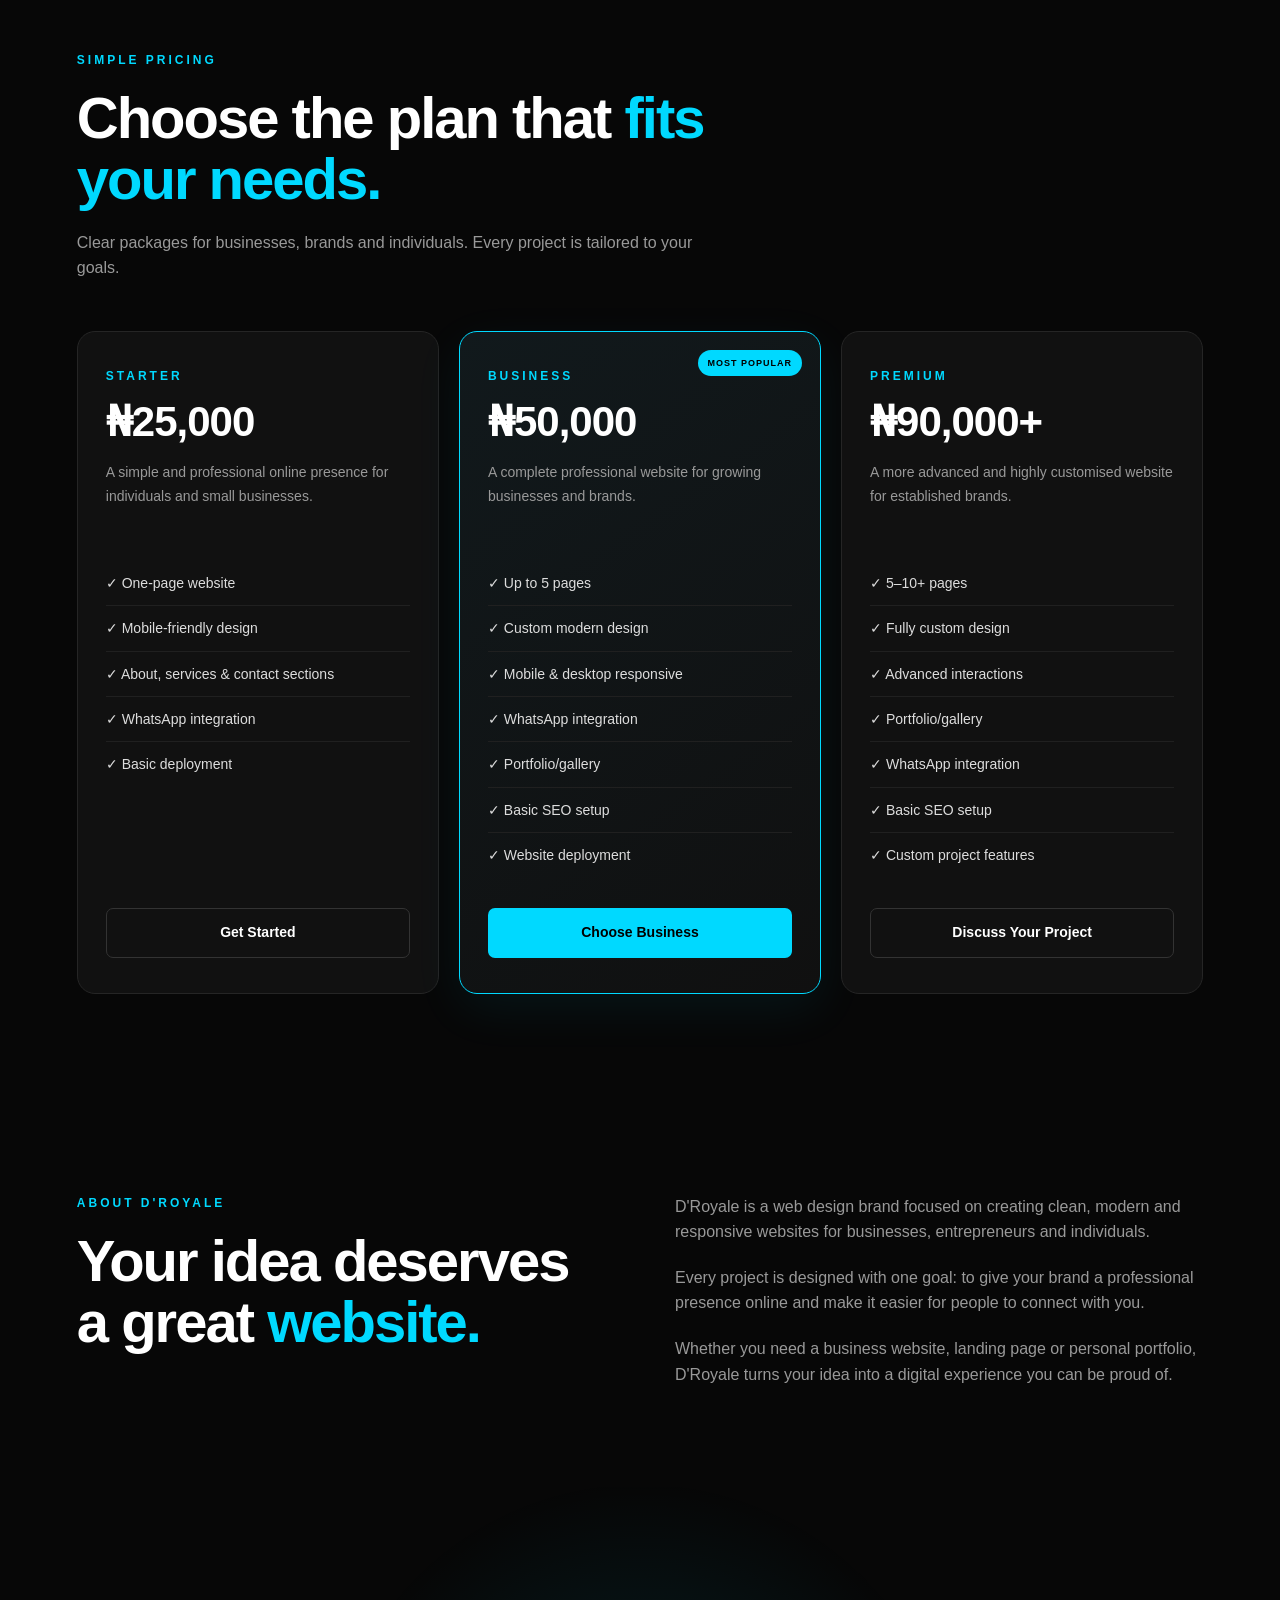
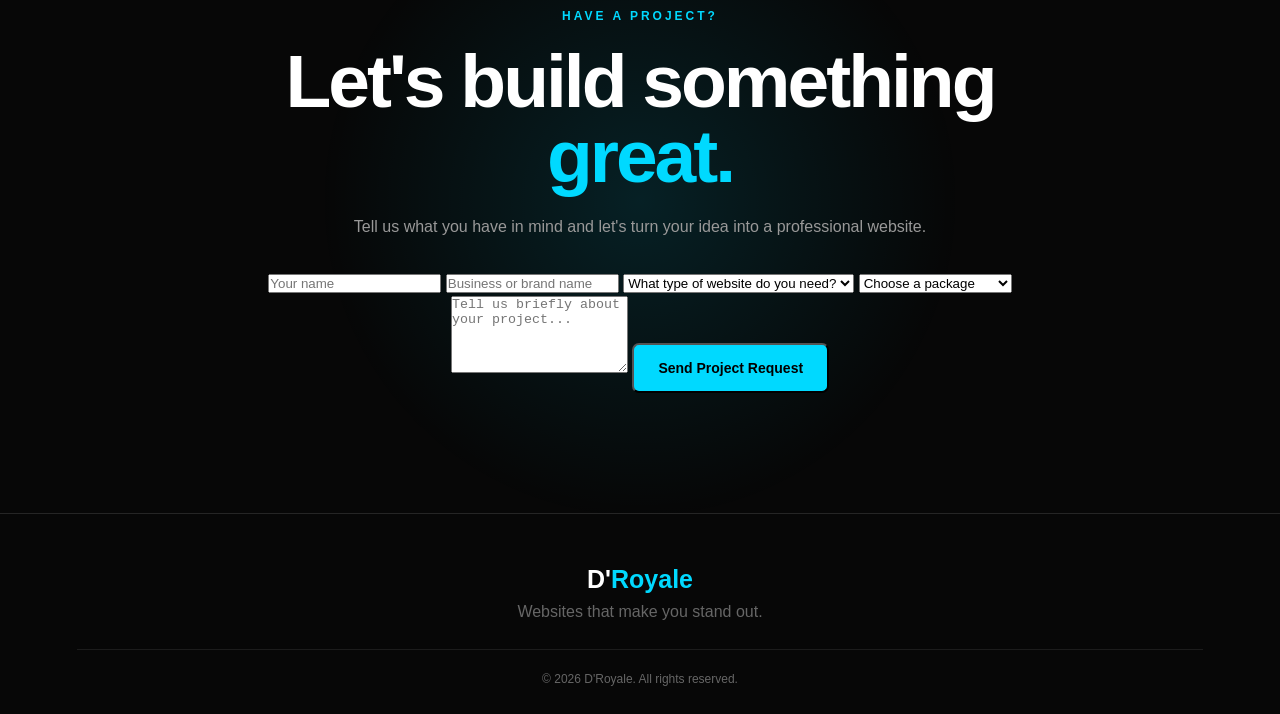
==== commit 4f3eff67: "Update index.html" ====
--- a/index.html
+++ b/index.html
@@ -637,18 +637,107 @@
             your idea into a professional website.
         </p>
 
-        <a
-            href="https://api.whatsapp.com/send?phone=2347034413745"
-            class="btn btn-primary"
-            target="_blank"
-            rel="noopener"
-        >
-            Chat on WhatsApp
-        </a>
+        <form class="project-form" onsubmit="sendProjectRequest(event)">
+
+            <input
+                type="text"
+                id="clientName"
+                placeholder="Your name"
+                required
+            >
+
+            <input
+                type="text"
+                id="businessName"
+                placeholder="Business or brand name"
+                required
+            >
+
+            <select id="websiteType" required>
+                <option value="" disabled selected>
+                    What type of website do you need?
+                </option>
+                <option value="Business Website">
+                    Business Website
+                </option>
+                <option value="Landing Page">
+                    Landing Page
+                </option>
+                <option value="Personal Portfolio">
+                    Personal Portfolio
+                </option>
+                <option value="E-commerce Website">
+                    E-commerce Website
+                </option>
+                <option value="Other">
+                    Other
+                </option>
+            </select>
+
+            <select id="packageChoice" required>
+                <option value="" disabled selected>
+                    Choose a package
+                </option>
+                <option value="Starter - ₦25,000">
+                    Starter — ₦25,000
+                </option>
+                <option value="Business - ₦50,000">
+                    Business — ₦50,000
+                </option>
+                <option value="Premium - ₦90,000+">
+                    Premium — ₦90,000+
+                </option>
+                <option value="Not sure yet">
+                    Not sure yet
+                </option>
+            </select>
+
+            <textarea
+                id="projectDetails"
+                rows="5"
+                placeholder="Tell us briefly about your project..."
+                required
+            ></textarea>
+
+            <button
+                type="submit"
+                class="btn btn-primary"
+            >
+                Send Project Request
+            </button>
+
+        </form>
 
     </div>
 
 </section>
+
+<script>
+function sendProjectRequest(event) {
+
+    event.preventDefault();
+
+    const name = document.getElementById("clientName").value;
+    const business = document.getElementById("businessName").value;
+    const website = document.getElementById("websiteType").value;
+    const packageChoice = document.getElementById("packageChoice").value;
+    const details = document.getElementById("projectDetails").value;
+
+    const message =
+        "Hi D'Royale!%0A%0A" +
+        "I'd like to discuss a website project.%0A%0A" +
+        "Name: " + encodeURIComponent(name) + "%0A" +
+        "Business/Brand: " + encodeURIComponent(business) + "%0A" +
+        "Website Type: " + encodeURIComponent(website) + "%0A" +
+        "Package: " + encodeURIComponent(packageChoice) + "%0A" +
+        "Project Details: " + encodeURIComponent(details);
+
+    window.open(
+        "https://api.whatsapp.com/send?phone=2347034413745&text=" + message,
+        "_blank"
+    );
+}
+</script>
 
 </main>
 
--- a/style.css
+++ b/style.css
@@ -405,4 +405,129 @@
 .cta-section.show {
     opacity: 1;
     transform: translateY(0);
-    }
+}
+.pricing-section {
+    background: #070707;
+}
+
+.pricing-grid {
+    max-width: var(--max);
+    margin: 0 auto;
+    display: grid;
+    grid-template-columns: repeat(3, 1fr);
+    gap: 20px;
+    align-items: stretch;
+}
+
+.pricing-card {
+    position: relative;
+    padding: 35px 28px;
+    background: #111;
+    border: 1px solid #252525;
+    border-radius: 18px;
+    display: flex;
+    flex-direction: column;
+    transition: transform .3s ease, border-color .3s ease, box-shadow .3s ease;
+}
+
+.pricing-card:hover {
+    transform: translateY(-8px);
+    border-color: var(--blue);
+    box-shadow: 0 20px 50px rgba(0, 217, 255, .08);
+}
+
+.pricing-card.featured {
+    border-color: var(--blue);
+    background: linear-gradient(145deg, #11191c, #101010);
+    box-shadow: 0 15px 50px rgba(0, 217, 255, .07);
+}
+
+.pricing-label {
+    color: var(--blue);
+    font-size: 12px;
+    font-weight: bold;
+    letter-spacing: 3px;
+    margin-bottom: 15px;
+}
+
+.pricing-card h3 {
+    font-size: 42px;
+    line-height: 1;
+    margin-bottom: 18px;
+    letter-spacing: -1px;
+}
+
+.pricing-description {
+    color: var(--muted);
+    font-size: 14px;
+    line-height: 1.7;
+    min-height: 75px;
+    margin-bottom: 25px;
+}
+
+.pricing-card ul {
+    list-style: none;
+    margin: 0 0 30px;
+    padding: 0;
+}
+
+.pricing-card li {
+    color: #ddd;
+    font-size: 14px;
+    padding: 11px 0;
+    border-bottom: 1px solid #202020;
+}
+
+.pricing-card li:last-child {
+    border-bottom: none;
+}
+
+.pricing-card .btn {
+    width: 100%;
+    margin-top: auto;
+}
+
+.popular {
+    position: absolute;
+    top: 18px;
+    right: 18px;
+    padding: 6px 10px;
+    border-radius: 20px;
+    background: var(--blue);
+    color: #000;
+    font-size: 9px;
+    font-weight: 800;
+    letter-spacing: 1px;
+}
+
+@media(max-width: 900px) {
+    .pricing-grid {
+        grid-template-columns: 1fr 1fr;
+    }
+
+    .pricing-card.featured {
+        grid-column: span 2;
+        max-width: 500px;
+        width: 100%;
+        margin: 0 auto;
+    }
+}
+
+@media(max-width: 650px) {
+    .pricing-grid {
+        grid-template-columns: 1fr;
+    }
+
+    .pricing-card.featured {
+        grid-column: auto;
+        max-width: none;
+    }
+
+    .pricing-card h3 {
+        font-size: 38px;
+    }
+
+    .pricing-description {
+        min-height: auto;
+    }
+}
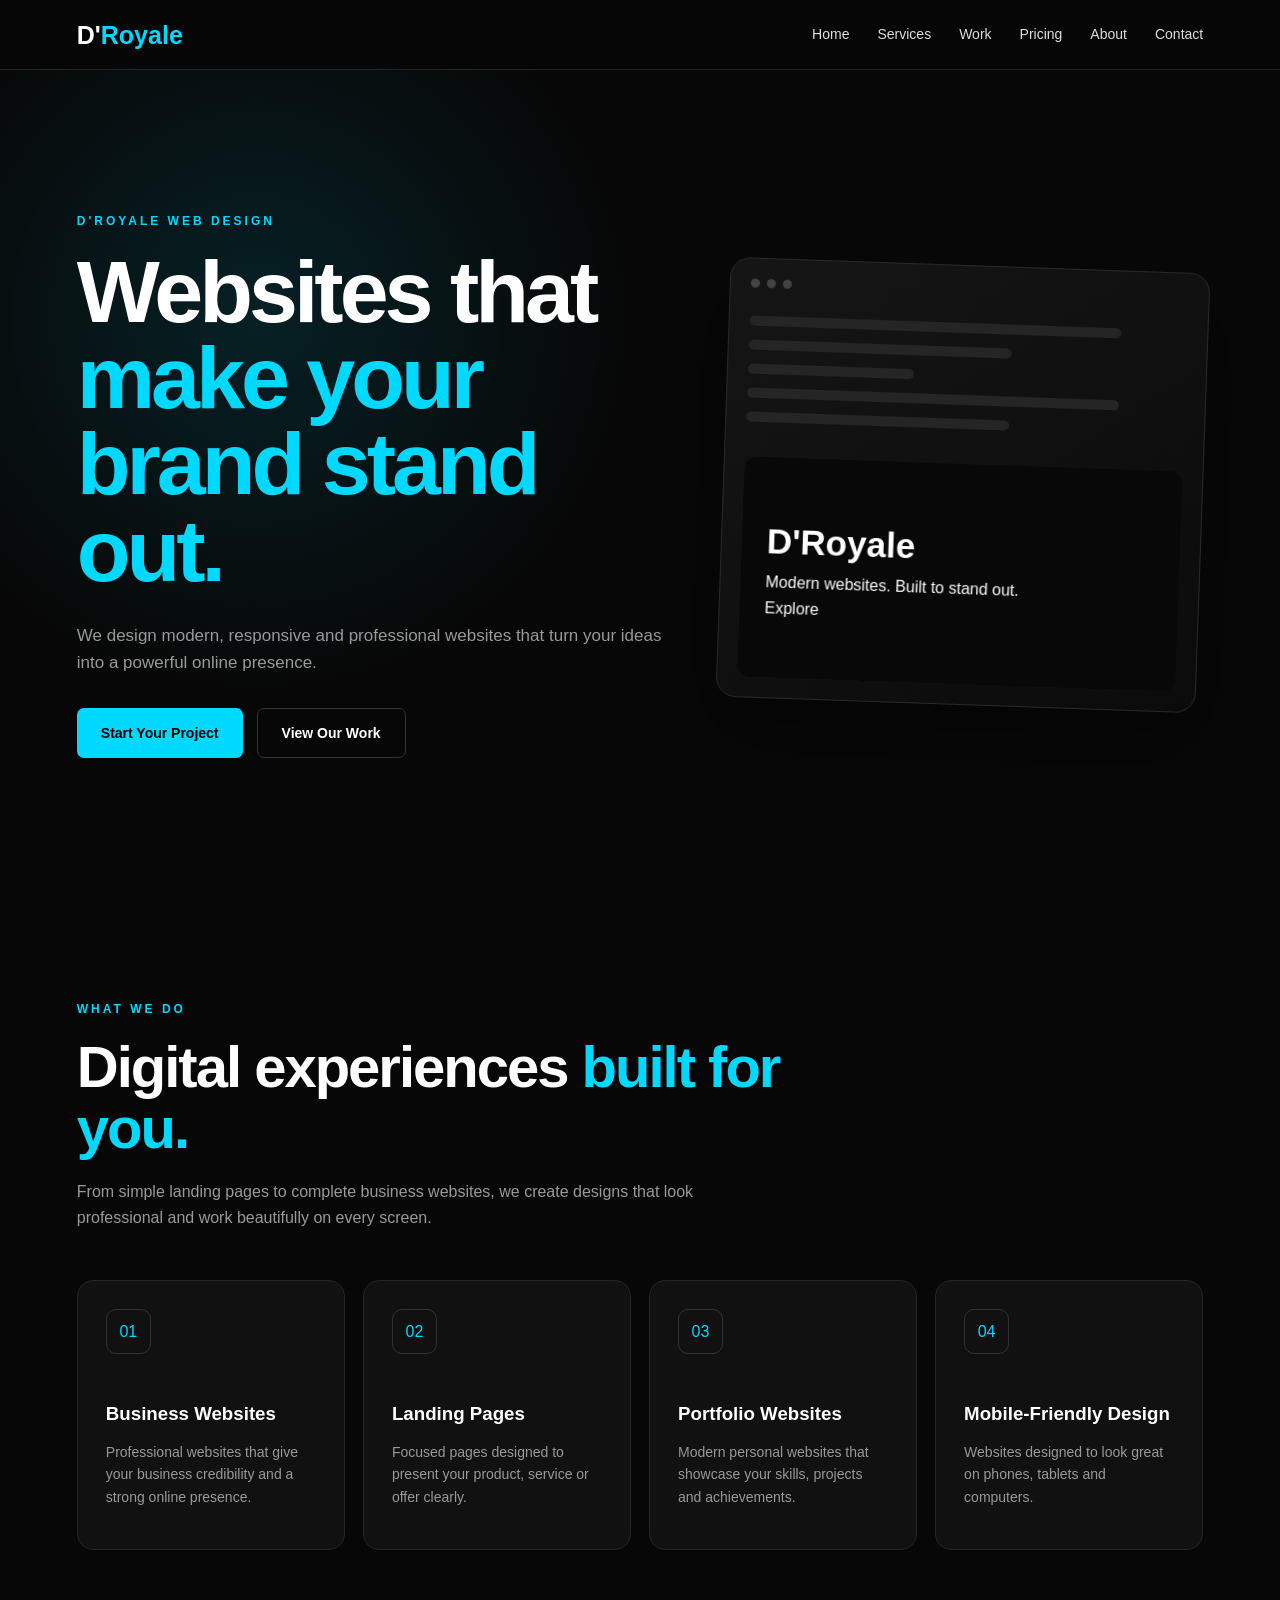
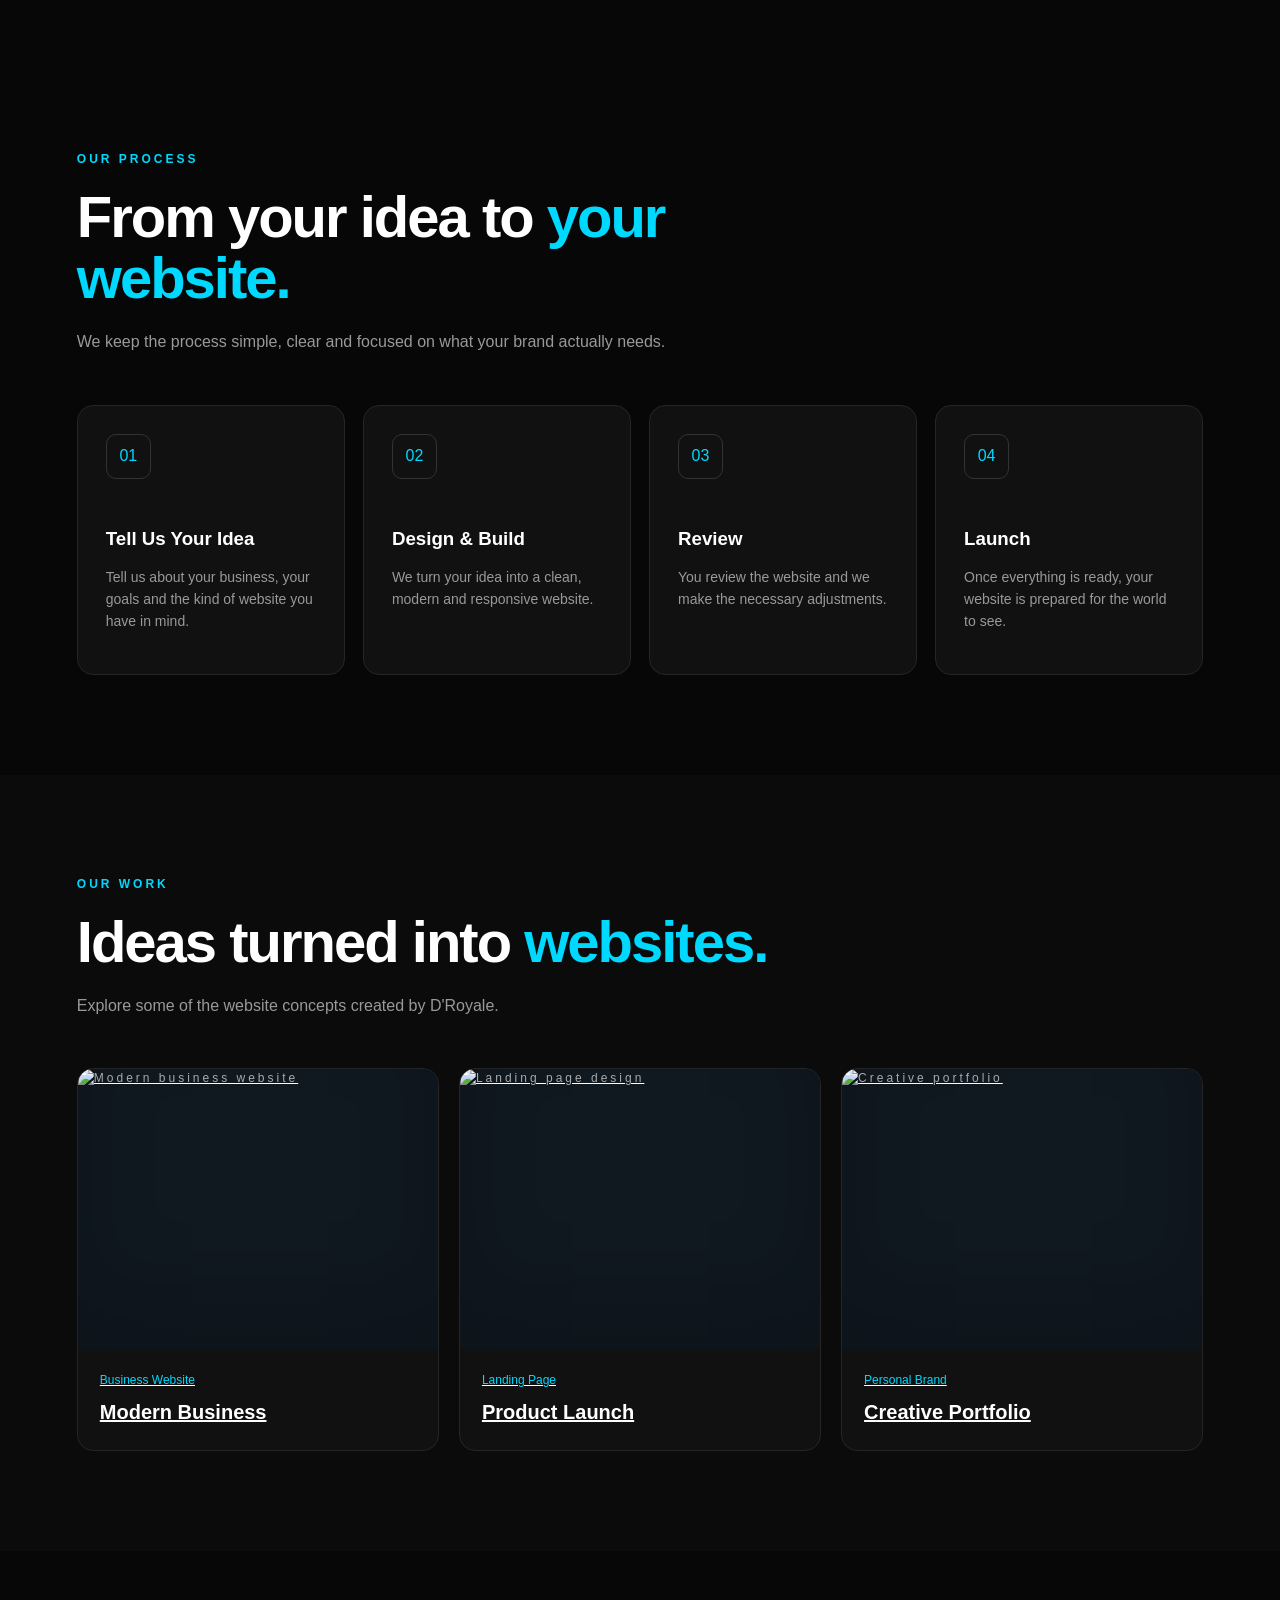
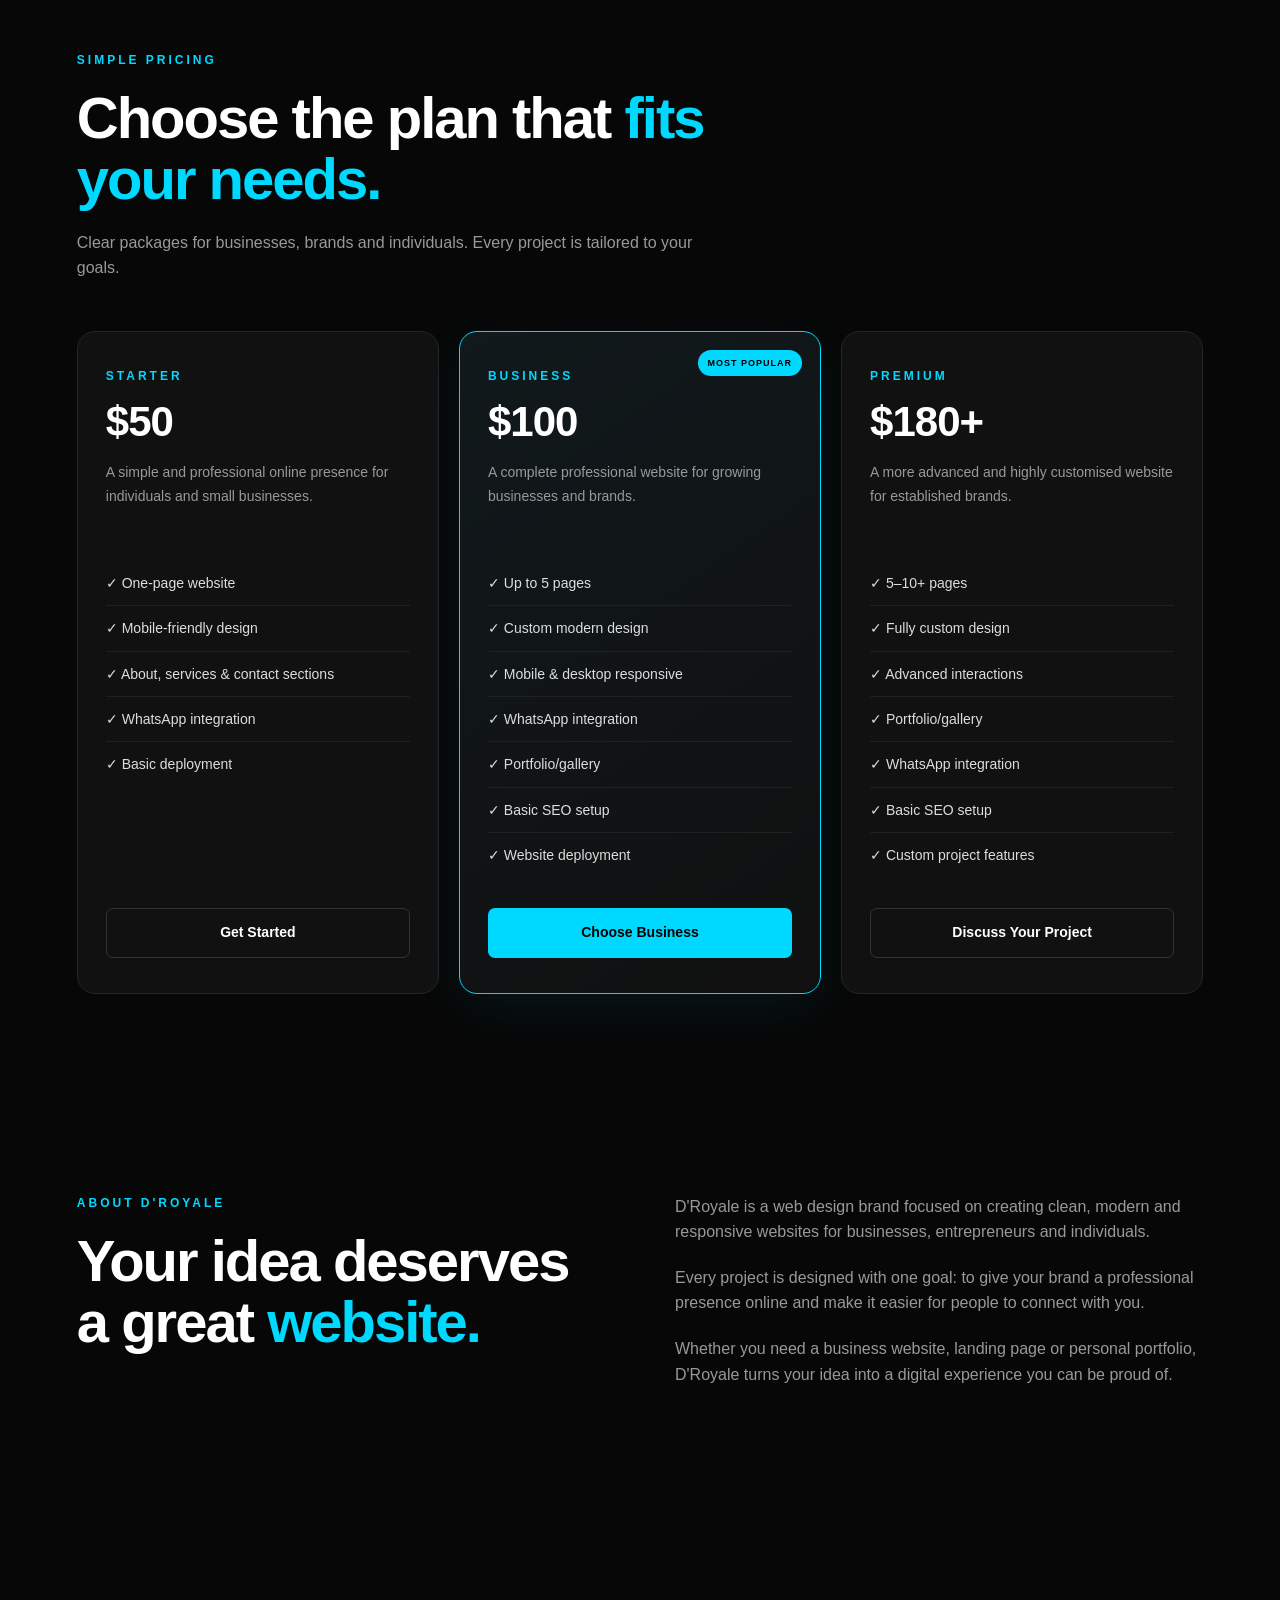
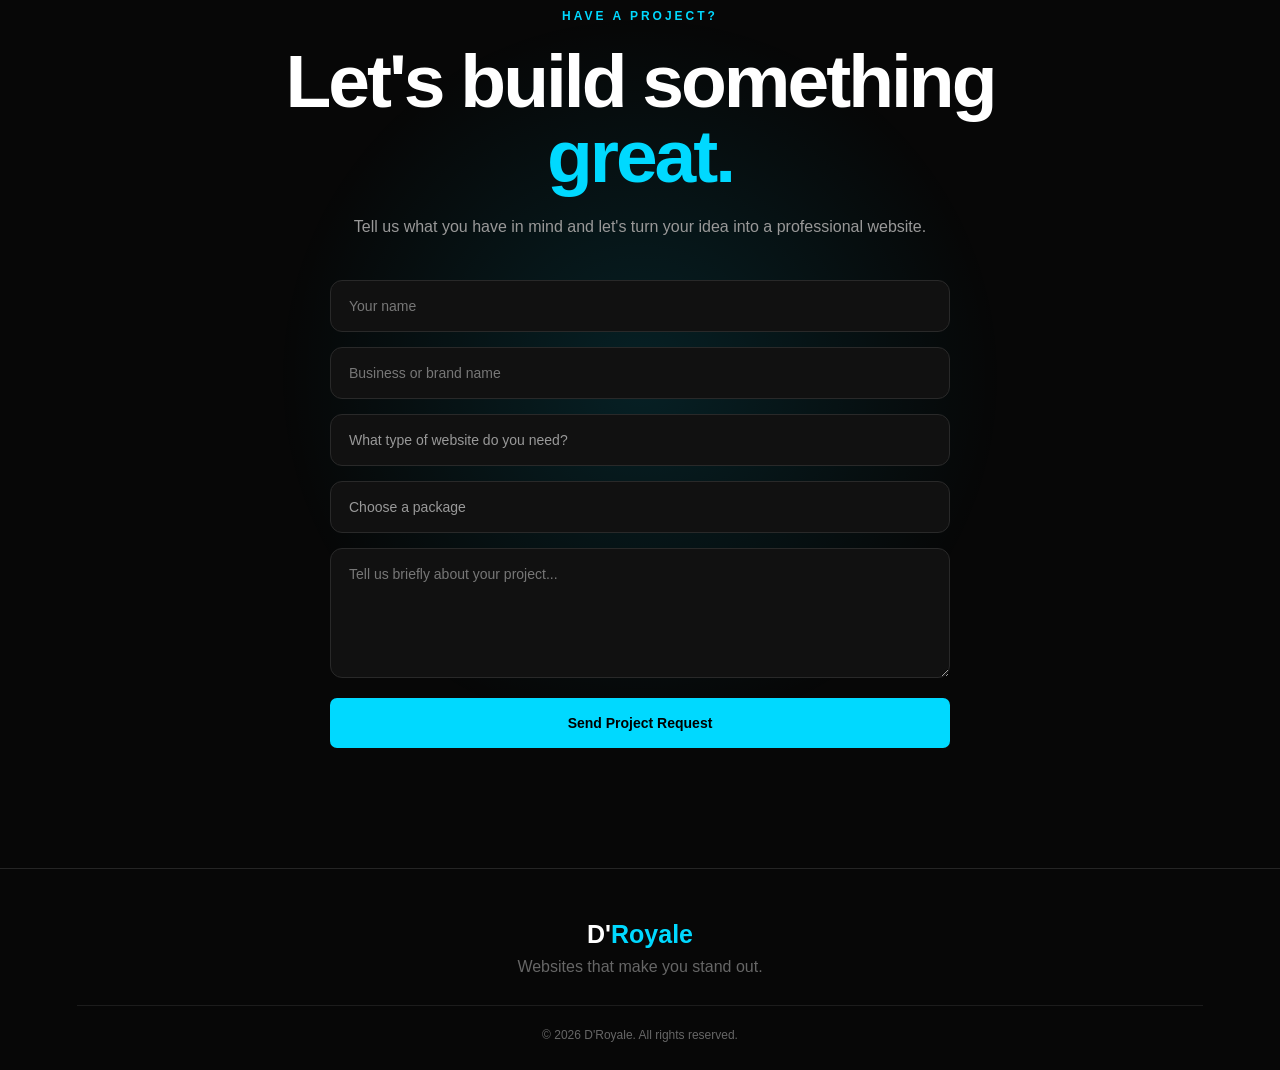
==== commit bb818ddf: "Update index.html" ====
--- a/index.html
+++ b/index.html
@@ -66,15 +66,13 @@
         </p>
 
         <h1>
-            We Build
-            <span>Websites</span>
-            That Stand Out.
+            Websites that
+            <span>make your brand stand out.</span>
         </h1>
 
         <p class="hero-text">
-            Modern, responsive and professional websites designed
-            to help businesses and personal brands build a powerful
-            online presence.
+            We design modern, responsive and professional websites
+            that turn your ideas into a powerful online presence.
         </p>
 
         <div class="hero-buttons">
@@ -91,15 +89,12 @@
 
     </div>
 
-
     <div class="hero-card">
 
         <div class="card-top">
-
             <span></span>
             <span></span>
             <span></span>
-
         </div>
 
         <div class="code-line long"></div>
@@ -114,9 +109,14 @@
                 D'Royale
             </strong>
 
-            <small>
-                YOUR WEBSITE STARTS HERE.
-            </small>
+            <p>
+                Modern websites.
+                Built to stand out.
+            </p>
+
+            <div class="preview-button">
+                Explore
+            </div>
 
         </div>
 
@@ -465,7 +465,11 @@
 
     </div>
 
+
     <div class="pricing-grid">
+
+
+        <!-- STARTER -->
 
         <article class="pricing-card">
 
@@ -474,7 +478,7 @@
             </p>
 
             <h3>
-                ₦25,000
+                $50
             </h3>
 
             <p class="pricing-description">
@@ -490,13 +494,18 @@
                 <li>✓ Basic deployment</li>
             </ul>
 
-            <a href="https://api.whatsapp.com/send?phone=2347034413745&text=Hi%20D%27Royale%2C%20I%27m%20interested%20in%20the%20Starter%20website%20package." class="btn btn-secondary" target="_blank">
+            <a href="https://api.whatsapp.com/send?phone=2347034413745"
+               class="btn btn-secondary"
+               target="_blank"
+               rel="noopener">
                 Get Started
             </a>
 
         </article>
 
 
+        <!-- BUSINESS -->
+
         <article class="pricing-card featured">
 
             <div class="popular">
@@ -508,7 +517,7 @@
             </p>
 
             <h3>
-                ₦50,000
+                $100
             </h3>
 
             <p class="pricing-description">
@@ -526,13 +535,18 @@
                 <li>✓ Website deployment</li>
             </ul>
 
-            <a href="https://api.whatsapp.com/send?phone=2347034413745&text=Hi%20D%27Royale%2C%20I%27m%20interested%20in%20the%20Business%20website%20package." class="btn btn-primary" target="_blank">
+            <a href="https://api.whatsapp.com/send?phone=2347034413745"
+               class="btn btn-primary"
+               target="_blank"
+               rel="noopener">
                 Choose Business
             </a>
 
         </article>
 
 
+        <!-- PREMIUM -->
+
         <article class="pricing-card">
 
             <p class="pricing-label">
@@ -540,7 +554,7 @@
             </p>
 
             <h3>
-                ₦90,000+
+                $180+
             </h3>
 
             <p class="pricing-description">
@@ -558,11 +572,15 @@
                 <li>✓ Custom project features</li>
             </ul>
 
-            <a href="https://api.whatsapp.com/send?phone=2347034413745&text=Hi%20D%27Royale%2C%20I%27m%20interested%20in%20the%20Premium%20website%20package." class="btn btn-secondary" target="_blank">
+            <a href="https://api.whatsapp.com/send?phone=2347034413745"
+               class="btn btn-secondary"
+               target="_blank"
+               rel="noopener">
                 Discuss Your Project
             </a>
 
         </article>
+
 
     </div>
 
@@ -679,13 +697,13 @@
                     Choose a package
                 </option>
                 <option value="Starter - ₦25,000">
-                    Starter — ₦25,000
+                    Starter — $50
                 </option>
                 <option value="Business - ₦50,000">
-                    Business — ₦50,000
+                    Business — $100
                 </option>
                 <option value="Premium - ₦90,000+">
-                    Premium — ₦90,000+
+                    Premium — $180+
                 </option>
                 <option value="Not sure yet">
                     Not sure yet
--- a/style.css
+++ b/style.css
@@ -531,3 +531,75 @@
         min-height: auto;
     }
 }
+.project-form {
+    max-width: 620px;
+    margin: 40px auto 0;
+    display: flex;
+    flex-direction: column;
+    gap: 15px;
+    text-align: left;
+}
+
+.project-form input,
+.project-form select,
+.project-form textarea {
+    width: 100%;
+    padding: 17px 18px;
+    background: #111;
+    color: #fff;
+    border: 1px solid #292929;
+    border-radius: 12px;
+    font-family: inherit;
+    font-size: 14px;
+    outline: none;
+    transition: border-color .3s ease, box-shadow .3s ease;
+    box-sizing: border-box;
+}
+
+.project-form input::placeholder,
+.project-form textarea::placeholder {
+    color: #777;
+}
+
+.project-form select {
+    color: #999;
+    appearance: none;
+}
+
+.project-form select option {
+    background: #111;
+    color: #fff;
+}
+
+.project-form input:focus,
+.project-form select:focus,
+.project-form textarea:focus {
+    border-color: var(--blue);
+    box-shadow: 0 0 0 3px rgba(0, 217, 255, .08);
+}
+
+.project-form textarea {
+    min-height: 130px;
+    resize: vertical;
+}
+
+.project-form .btn {
+    width: 100%;
+    margin-top: 5px;
+    border: none;
+    cursor: pointer;
+}
+
+@media(max-width: 650px) {
+    .project-form {
+        margin-top: 30px;
+        gap: 12px;
+    }
+
+    .project-form input,
+    .project-form select,
+    .project-form textarea {
+        padding: 16px;
+        font-size: 14px;
+    }
+    }
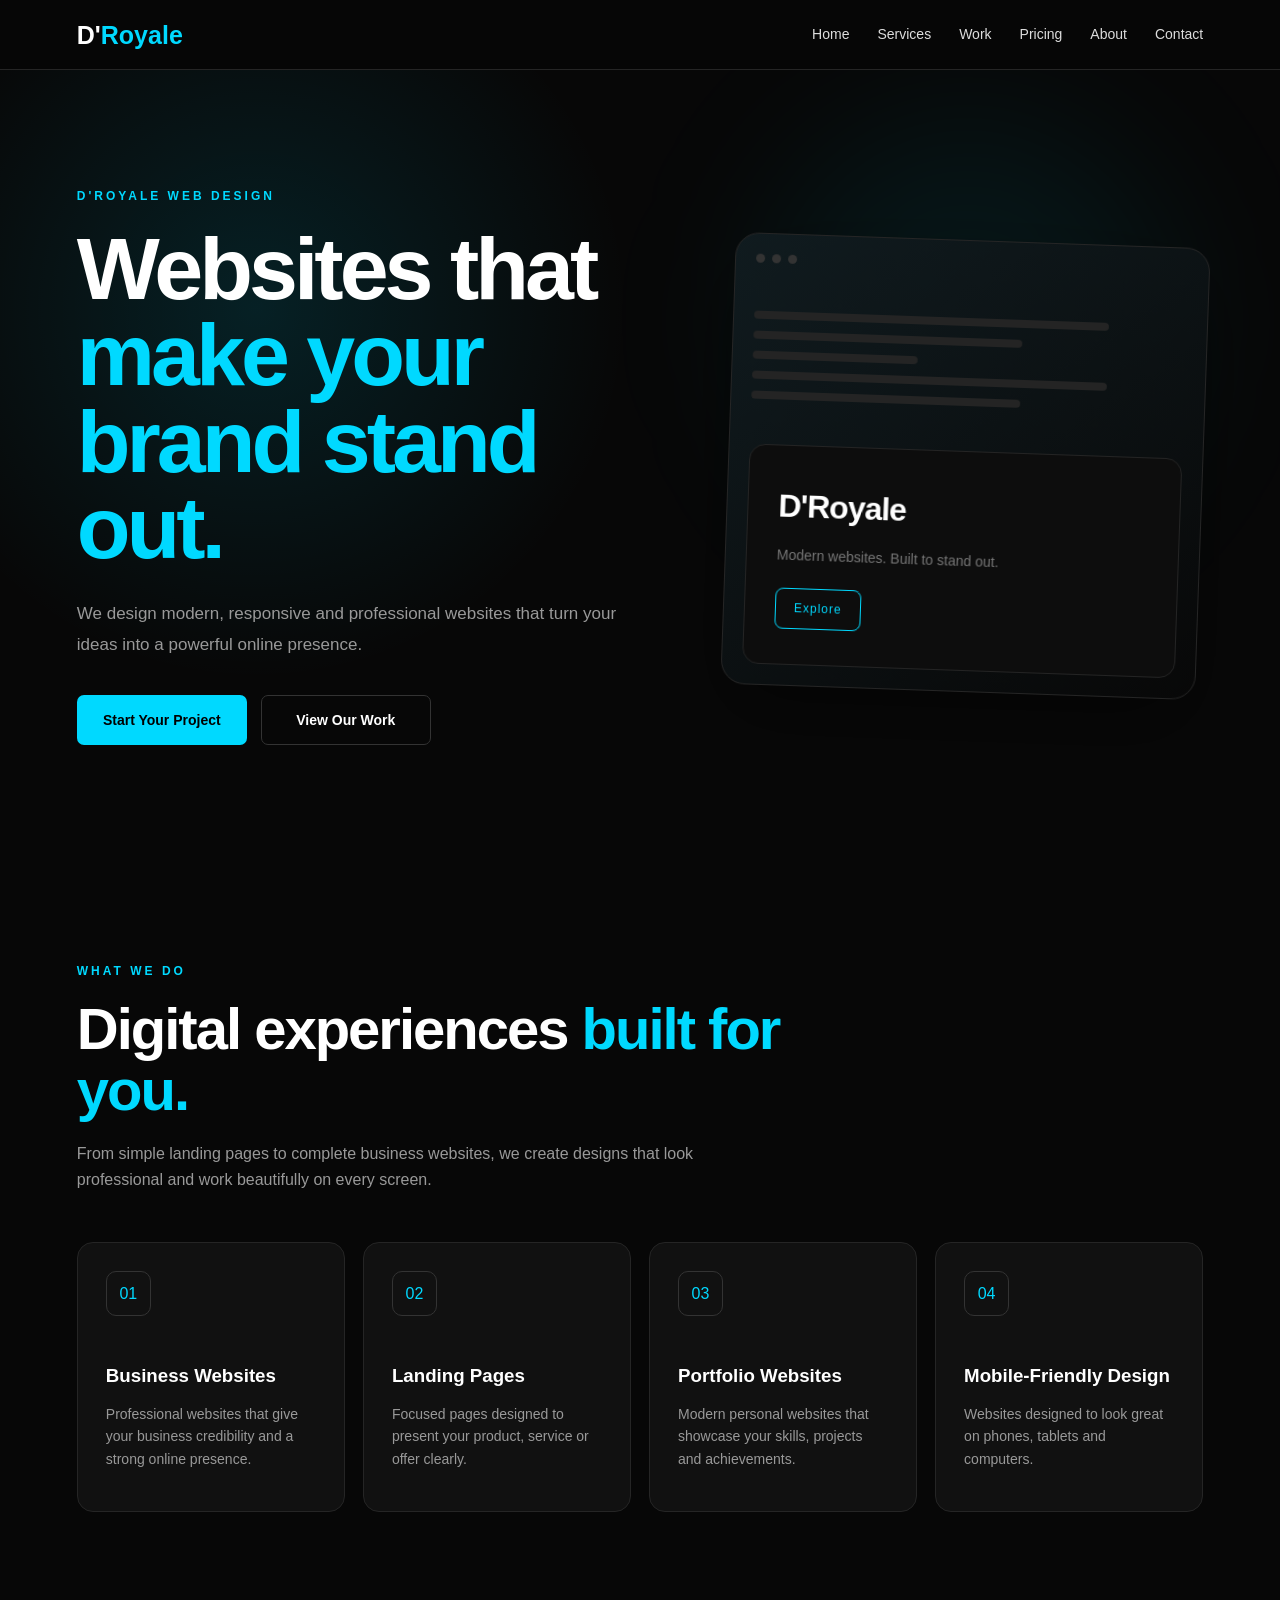
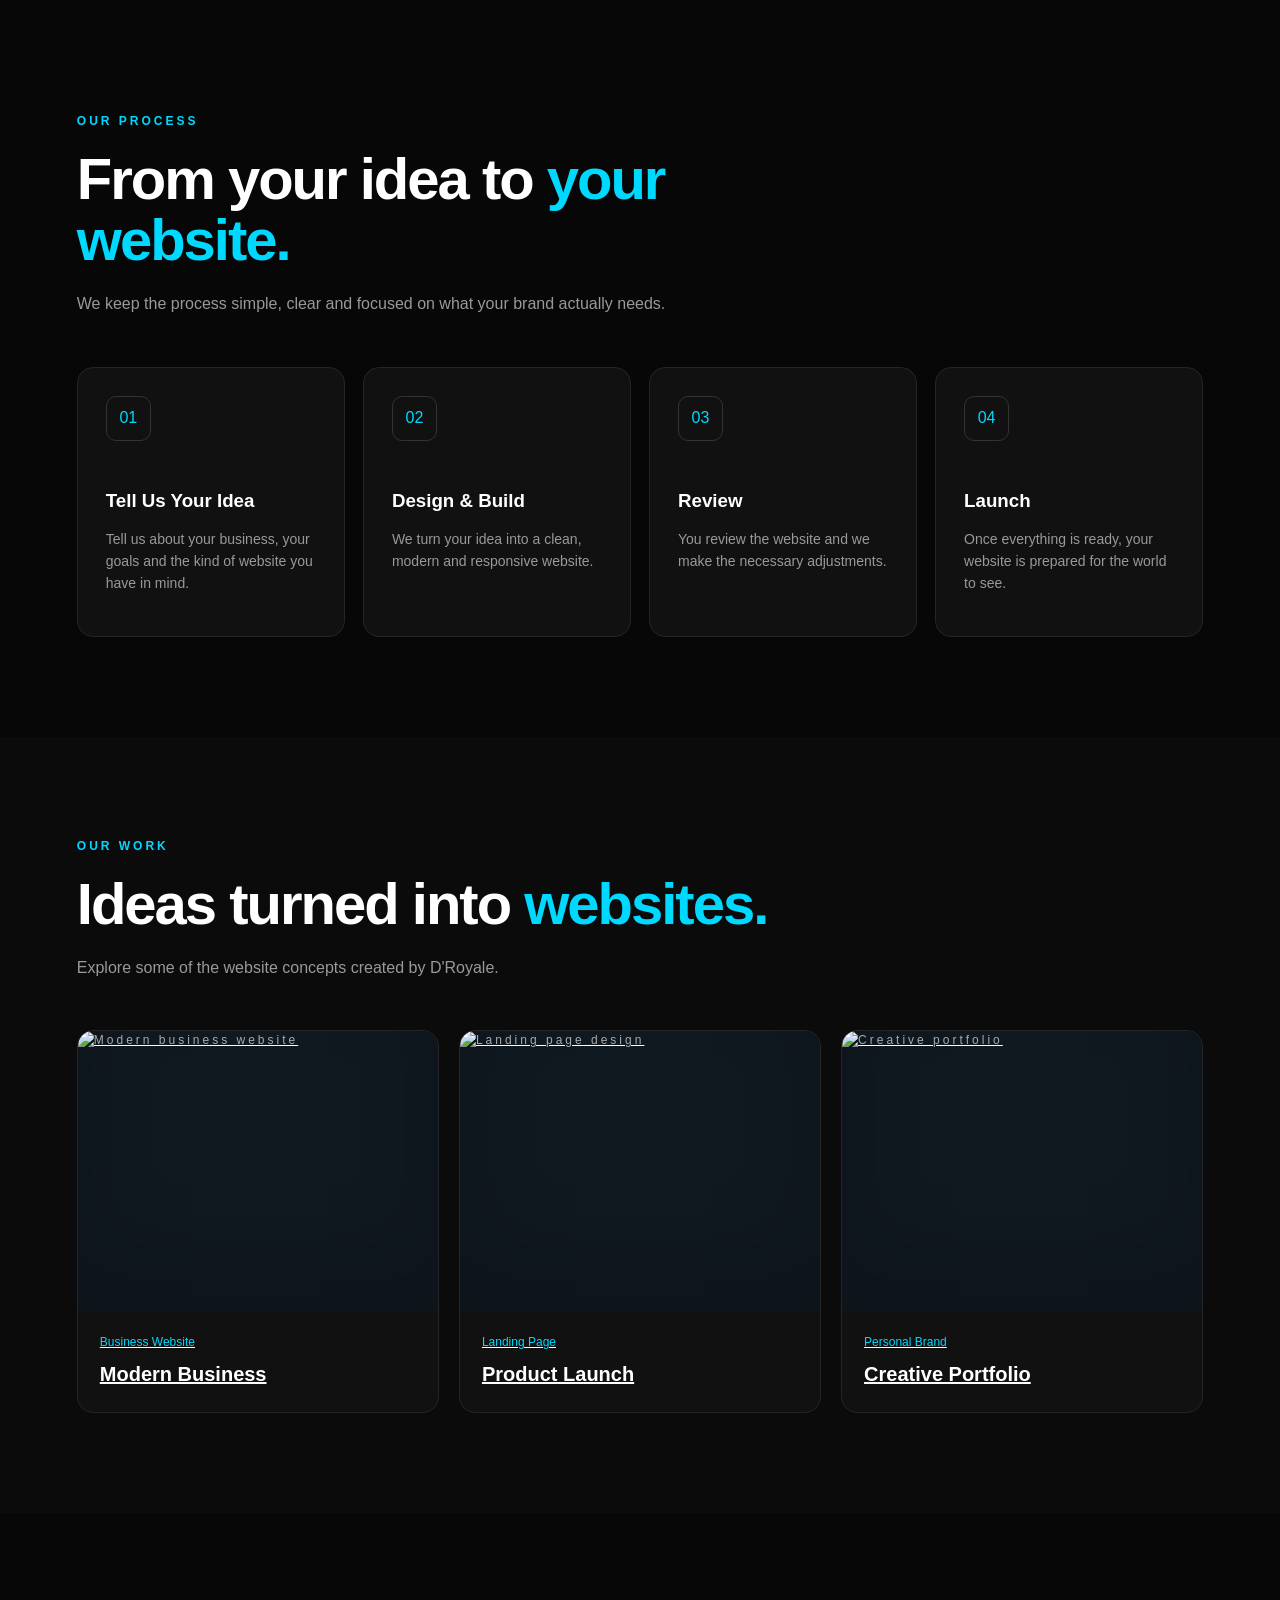
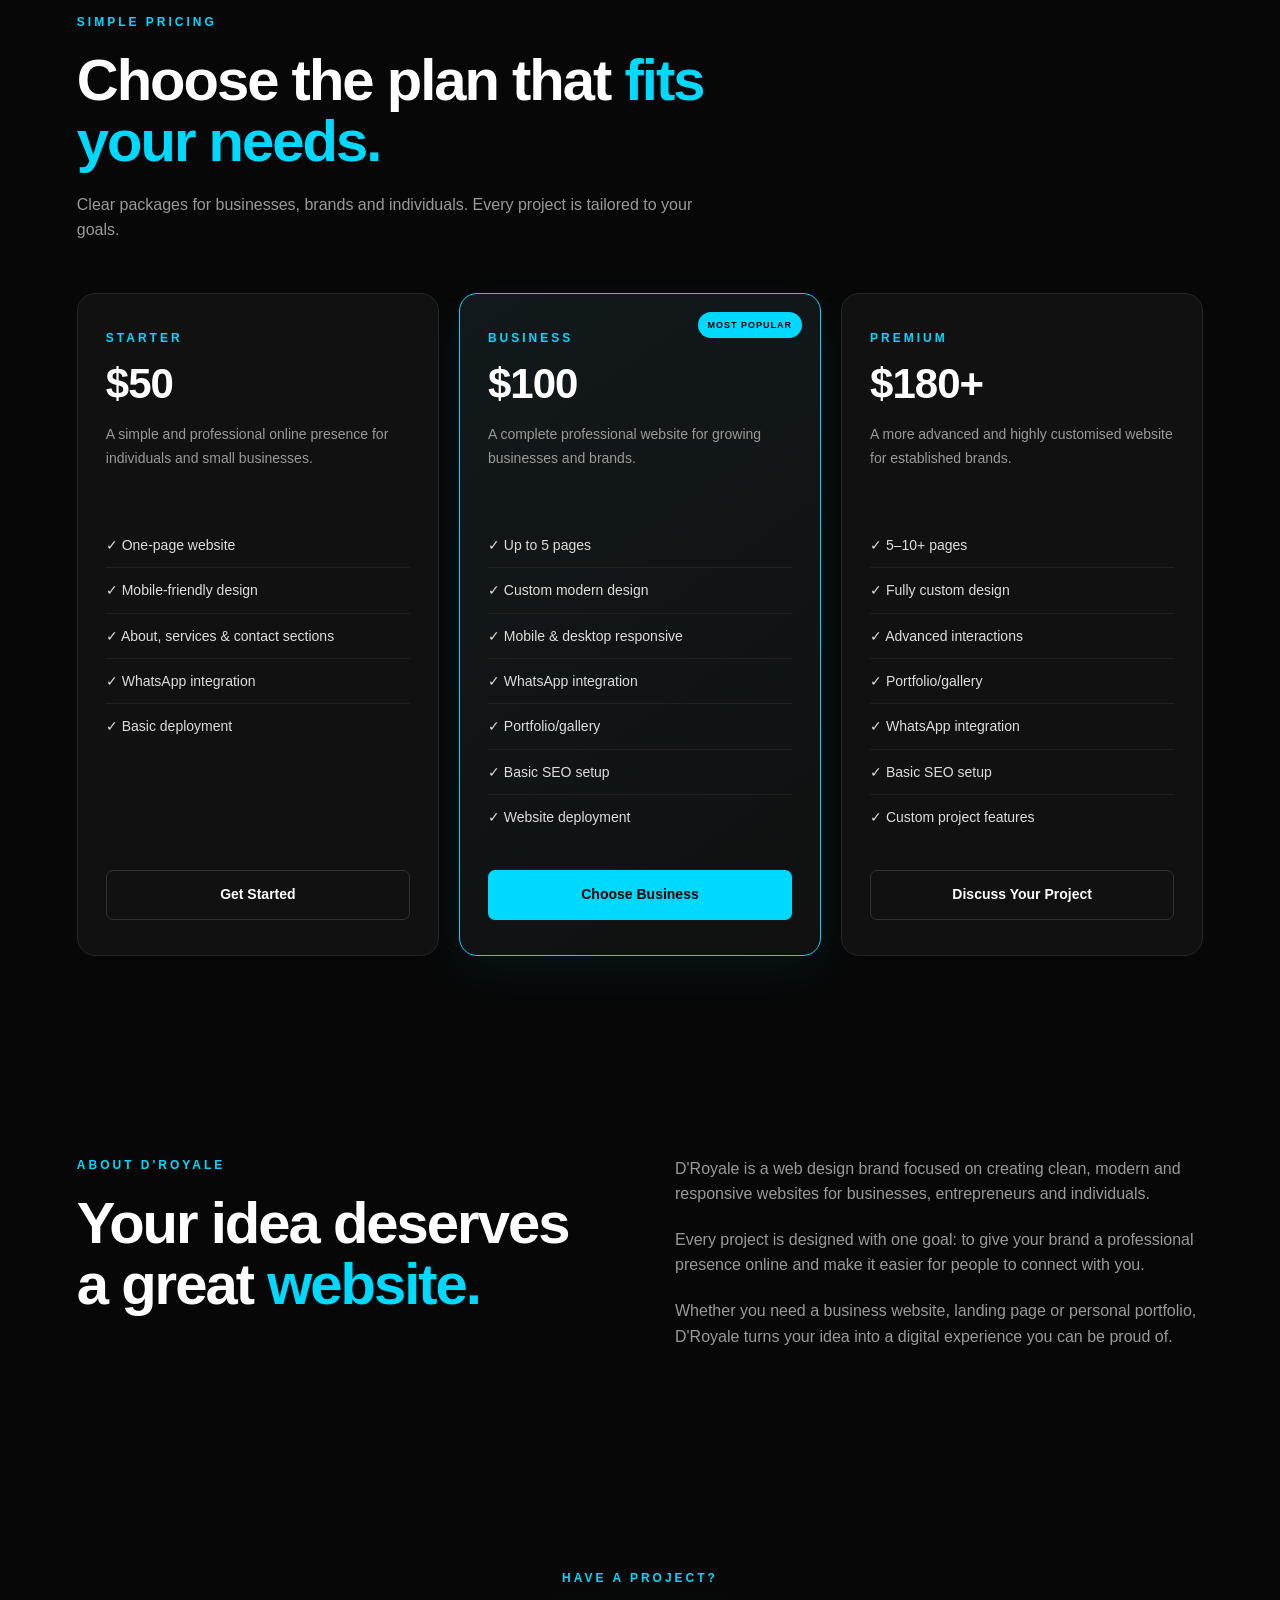
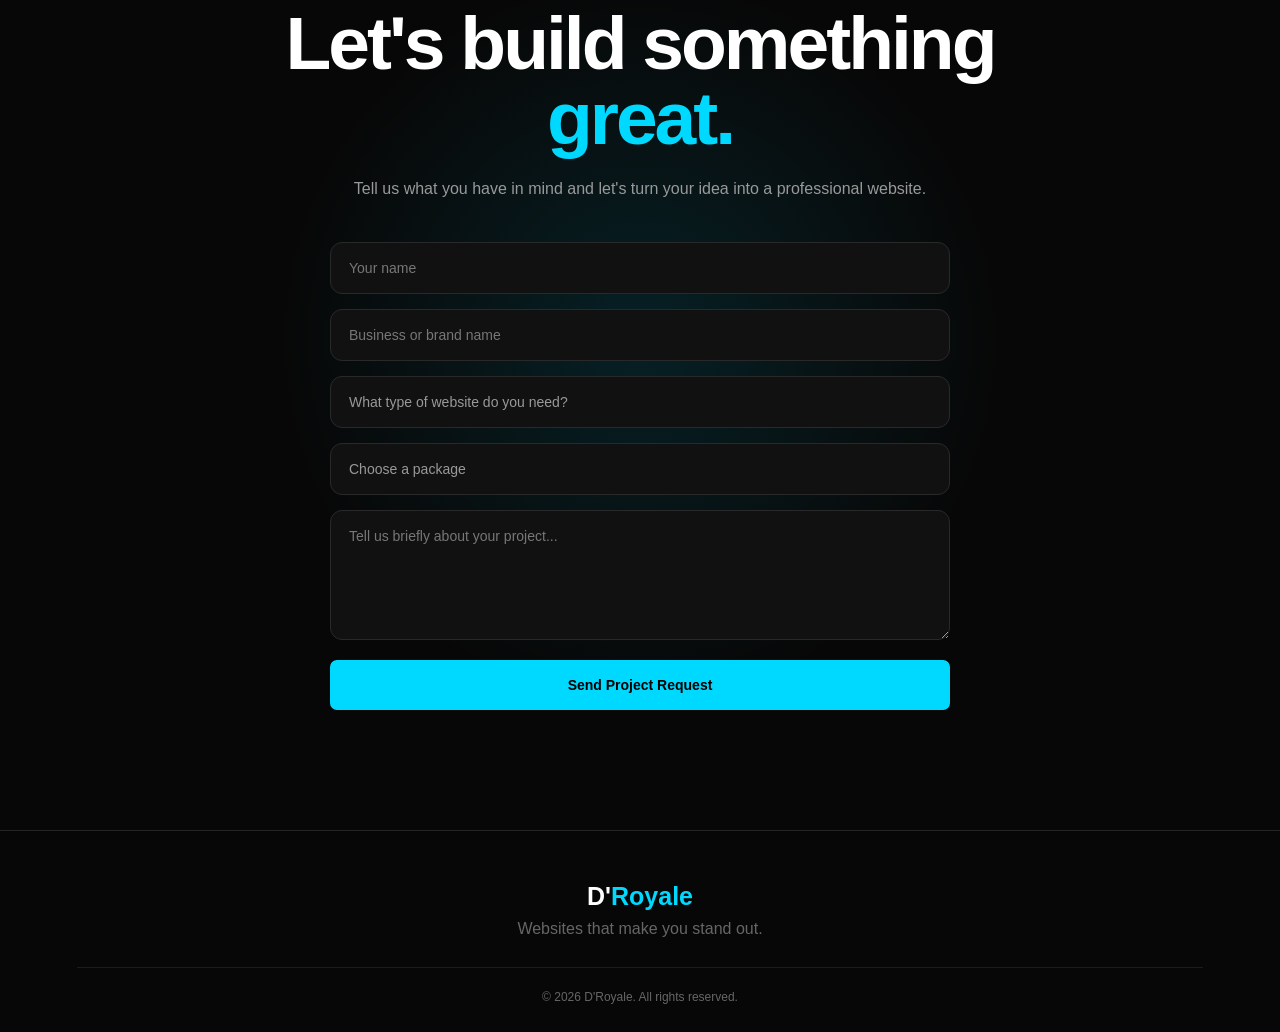
==== commit 02452dd7: "Update index.html" ====
--- a/index.html
+++ b/index.html
@@ -696,13 +696,13 @@
                 <option value="" disabled selected>
                     Choose a package
                 </option>
-                <option value="Starter - ₦25,000">
+                <option value="Starter - $50">
                     Starter — $50
                 </option>
-                <option value="Business - ₦50,000">
+                <option value="Business - $100">
                     Business — $100
                 </option>
-                <option value="Premium - ₦90,000+">
+                <option value="Premium - $180+">
                     Premium — $180+
                 </option>
                 <option value="Not sure yet">
--- a/style.css
+++ b/style.css
@@ -602,4 +602,219 @@
         padding: 16px;
         font-size: 14px;
     }
-    }
+}
+.hero {
+    position: relative;
+    min-height: 88vh;
+    padding: 100px 6%;
+    display: grid;
+    grid-template-columns: 1.1fr .9fr;
+    align-items: center;
+    gap: 70px;
+    overflow: hidden;
+}
+
+.hero::before {
+    content: "";
+    position: absolute;
+    width: 420px;
+    height: 420px;
+    top: 5%;
+    right: 8%;
+    border-radius: 50%;
+    background: rgba(0, 217, 255, .07);
+    filter: blur(80px);
+    pointer-events: none;
+}
+
+.hero-content {
+    position: relative;
+    z-index: 2;
+    max-width: 720px;
+}
+
+.hero .eyebrow {
+    margin-bottom: 20px;
+}
+
+.hero h1 {
+    max-width: 750px;
+    font-size: clamp(48px, 7vw, 88px);
+    line-height: .98;
+    letter-spacing: -4px;
+    margin: 0 0 28px;
+}
+
+.hero h1 span {
+    display: block;
+}
+
+.hero-text {
+    max-width: 590px;
+    color: #999;
+    font-size: 17px;
+    line-height: 1.8;
+    margin-bottom: 35px;
+}
+
+.hero-buttons {
+    display: flex;
+    flex-wrap: wrap;
+    gap: 14px;
+}
+
+.hero-buttons .btn {
+    min-width: 170px;
+    text-align: center;
+}
+
+.hero-card {
+    position: relative;
+    z-index: 2;
+    min-height: 390px;
+    padding: 20px;
+    border: 1px solid #252525;
+    border-radius: 24px;
+    background: linear-gradient(145deg, #101b1f, #080808);
+    box-shadow: 0 30px 80px rgba(0, 0, 0, .45);
+    transform: rotate(1.5deg);
+    transition: transform .4s ease, border-color .4s ease;
+}
+
+.hero-card:hover {
+    transform: rotate(0deg) translateY(-8px);
+    border-color: var(--blue);
+}
+
+.card-top {
+    display: flex;
+    gap: 7px;
+    padding-bottom: 20px;
+}
+
+.card-top span {
+    width: 9px;
+    height: 9px;
+    border-radius: 50%;
+    background: #333;
+}
+
+.code-line {
+    height: 8px;
+    border-radius: 10px;
+    background: #242424;
+    margin-bottom: 12px;
+}
+
+.code-line.long {
+    width: 82%;
+}
+
+.code-line.medium {
+    width: 62%;
+}
+
+.code-line.short {
+    width: 38%;
+}
+
+.website-preview {
+    margin-top: 45px;
+    min-height: 220px;
+    padding: 30px;
+    border: 1px solid #242424;
+    border-radius: 16px;
+    background: #0d0d0d;
+    display: flex;
+    flex-direction: column;
+    justify-content: center;
+}
+
+.website-preview strong {
+    color: #fff;
+    font-size: 32px;
+    letter-spacing: -1px;
+    margin-bottom: 12px;
+}
+
+.website-preview p {
+    color: #777;
+    font-size: 14px;
+    line-height: 1.6;
+    margin-bottom: 22px;
+}
+
+.preview-button {
+    width: fit-content;
+    padding: 10px 18px;
+    border: 1px solid var(--blue);
+    border-radius: 8px;
+    color: var(--blue);
+    font-size: 12px;
+    letter-spacing: 1px;
+}
+
+@media(max-width: 900px) {
+
+    .hero {
+        min-height: auto;
+        grid-template-columns: 1fr;
+        gap: 55px;
+        padding-top: 80px;
+    }
+
+    .hero-card {
+        max-width: 600px;
+        width: 100%;
+        margin: 0 auto;
+    }
+
+}
+
+@media(max-width: 600px) {
+
+    .hero {
+        padding-top: 65px;
+        padding-bottom: 70px;
+        gap: 45px;
+    }
+
+    .hero h1 {
+        font-size: clamp(43px, 13vw, 65px);
+        letter-spacing: -2.5px;
+    }
+
+    .hero-text {
+        font-size: 15px;
+        line-height: 1.7;
+    }
+
+    .hero-buttons {
+        flex-direction: column;
+    }
+
+    .hero-buttons .btn {
+        width: 100%;
+    }
+
+    .hero-card {
+        min-height: 330px;
+        padding: 15px;
+        transform: none;
+    }
+
+    .hero-card:hover {
+        transform: translateY(-5px);
+    }
+
+    .website-preview {
+        min-height: 190px;
+        padding: 22px;
+        margin-top: 35px;
+    }
+
+    .website-preview strong {
+        font-size: 27px;
+    }
+
+}
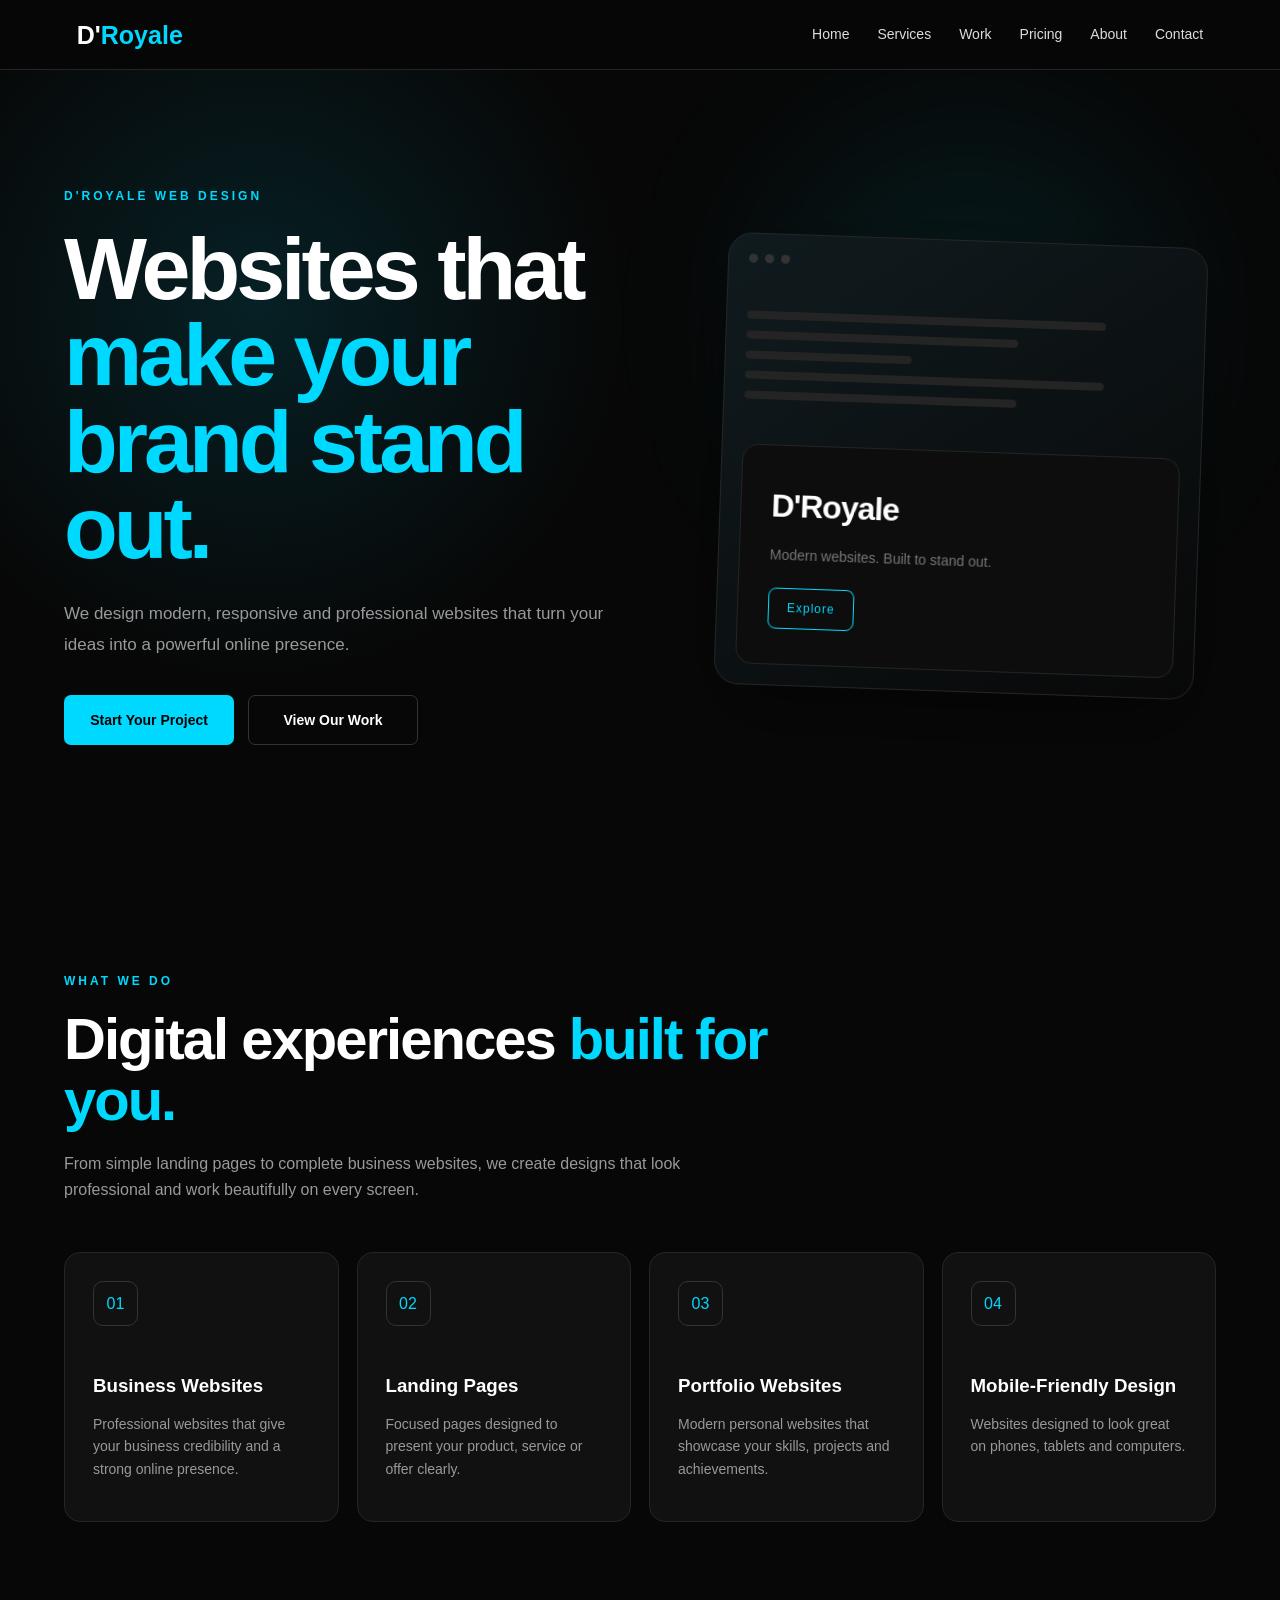
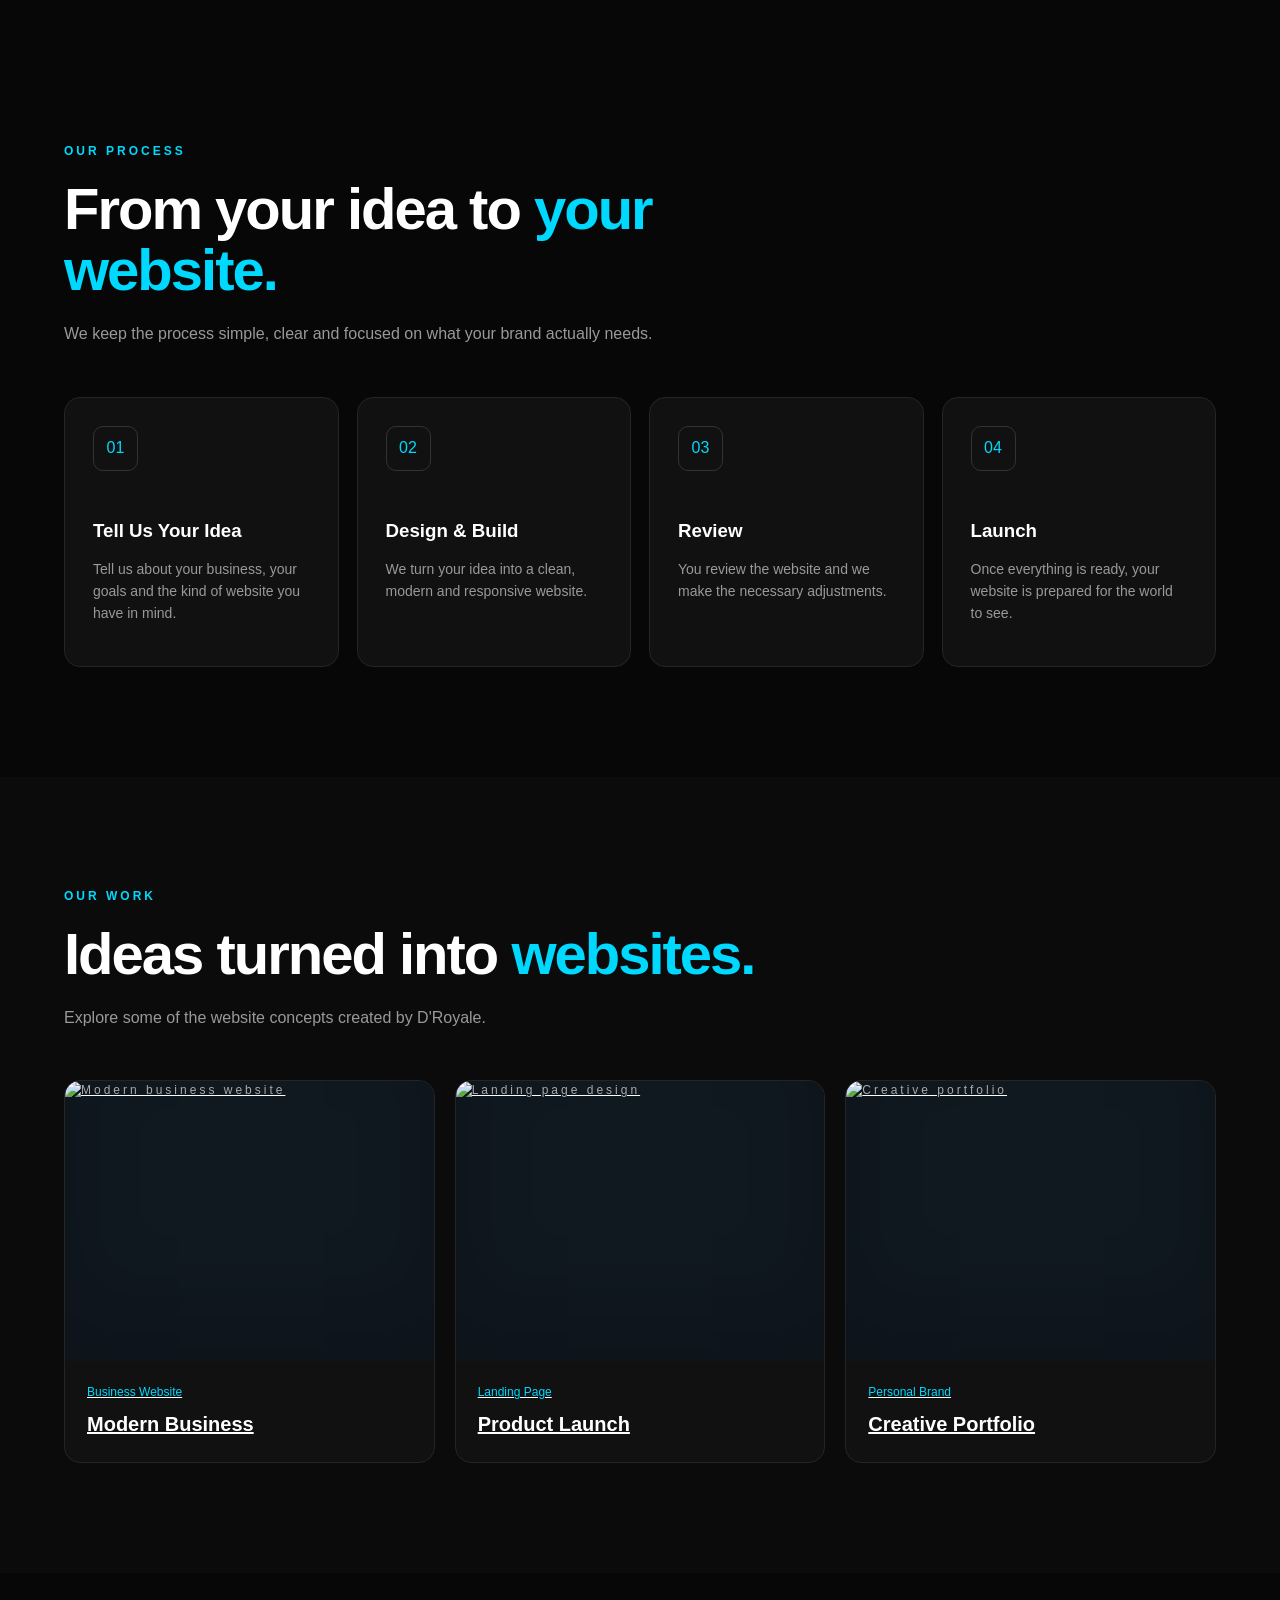
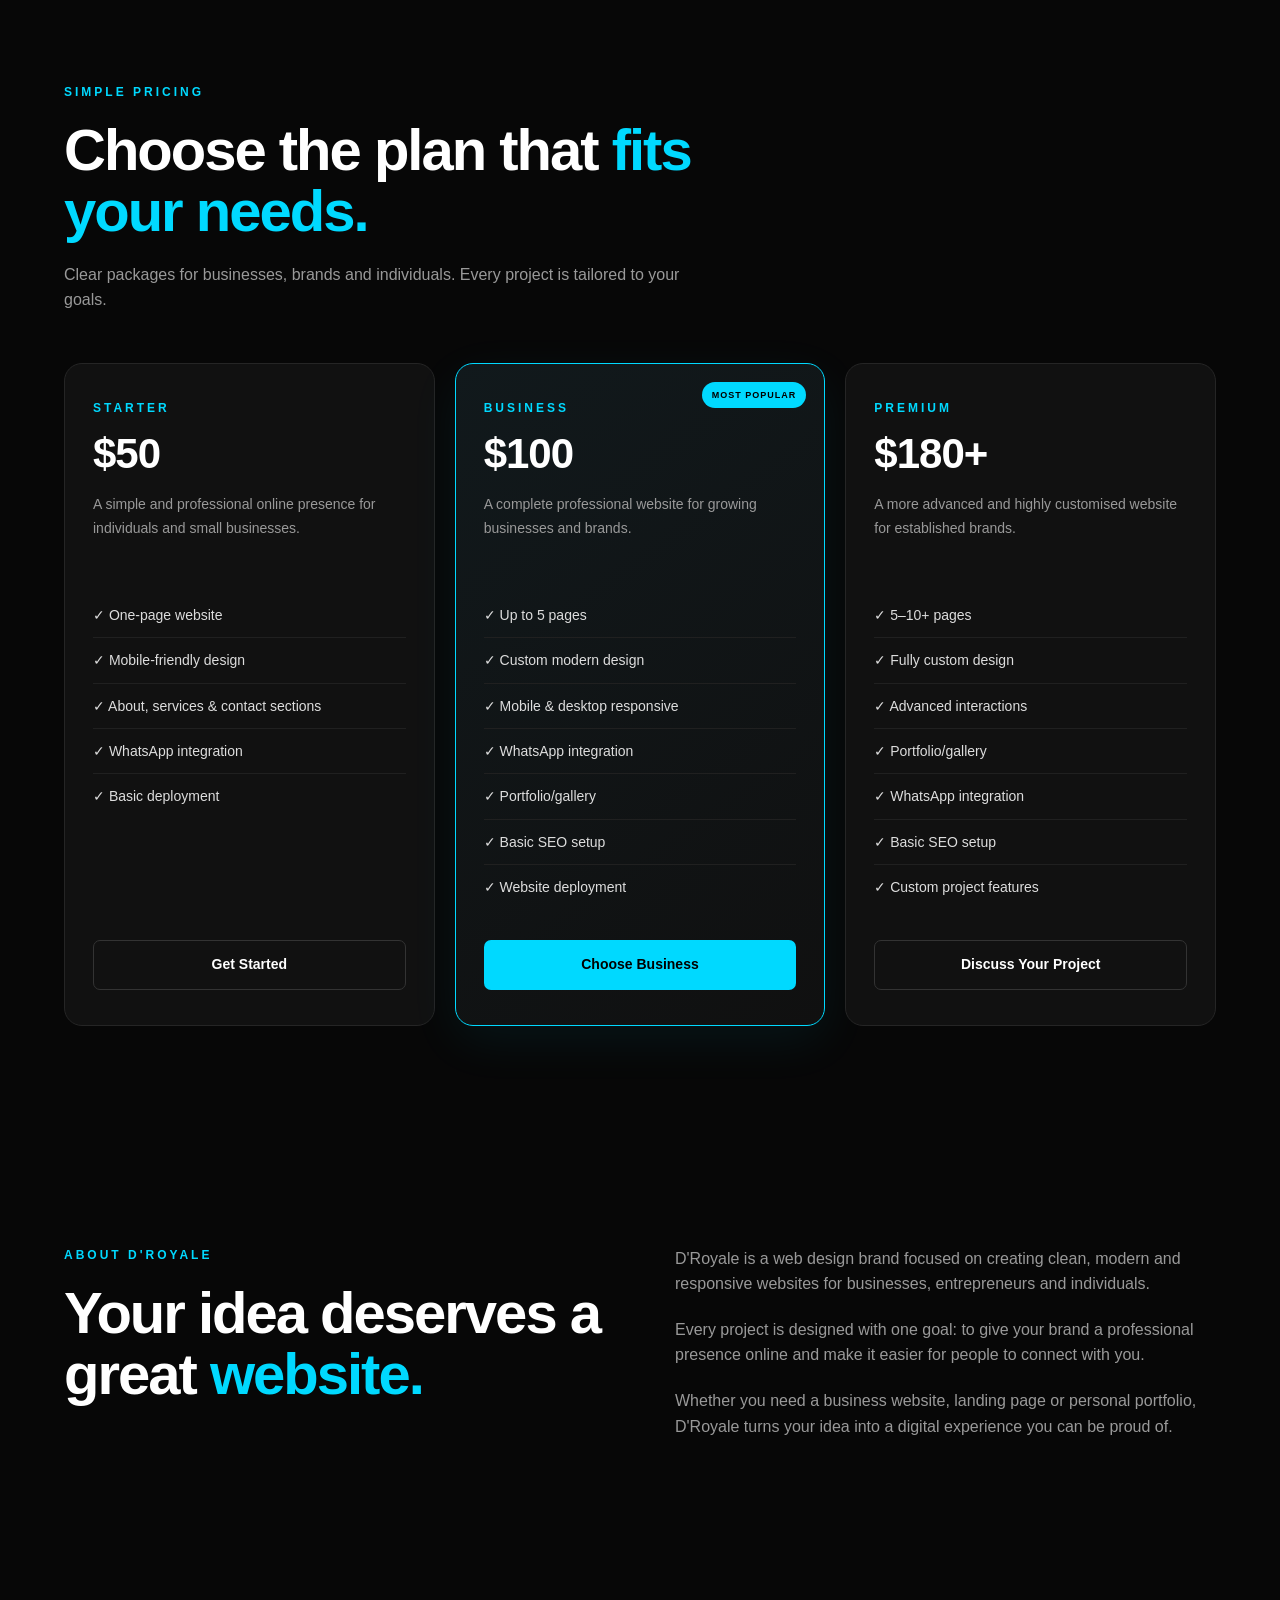
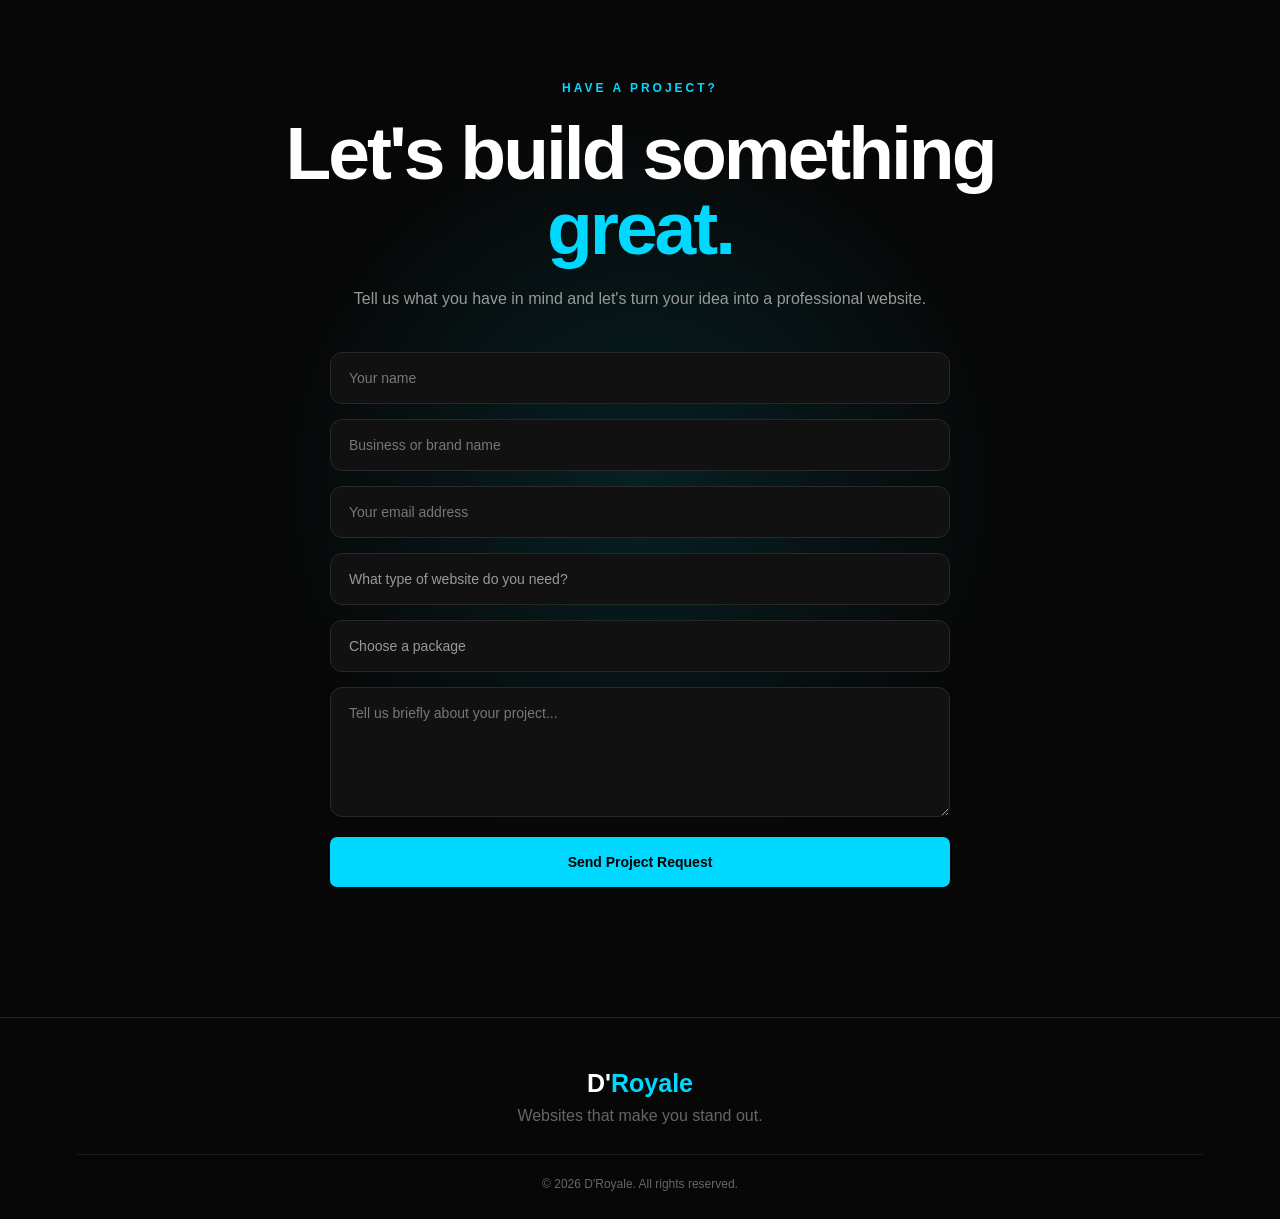
==== commit 1f26c403: "Update index.html" ====
--- a/index.html
+++ b/index.html
@@ -671,6 +671,12 @@
                 required
             >
 
+            <input
+                type="email"
+                id="clientEmail"
+                placeholder="Your email address"
+                required
+            >
             <select id="websiteType" required>
                 <option value="" disabled selected>
                     What type of website do you need?
--- a/style.css
+++ b/style.css
@@ -2,7 +2,13 @@
 html{scroll-behavior:smooth}
 body{font-family:Arial,sans-serif;background:#070707;color:#fff;line-height:1.6;overflow-x:hidden}
 a{color:inherit}
-:root{--blue:#00d9ff;--muted:#999;--line:#252525;--card:#111;--max:1200px}
+:root{
+    --blue:#00d9ff;
+    --muted:#999;
+    --line:#252525;
+    --card:#111;
+    --max:1280px;
+}
 
 .navbar{
 position:sticky;top:0;z-index:1000;
@@ -83,7 +89,7 @@
 .website-preview strong{font-size:35px}
 .website-preview small{color:var(--blue);letter-spacing:2px;margin-top:8px}
 
-.section{padding:100px 6%}
+.section{padding:110px 5%}
 .section-heading,.service-grid,.work-grid,.about-content,.cta-content{
 max-width:var(--max);margin:auto
 }
@@ -153,7 +159,7 @@
 .about-text p+p{margin-top:20px}
 
 .cta-section{
-padding:120px 6%;text-align:center;
+padding:130px 5%;text-align:center;
 background:radial-gradient(circle at center,rgba(0,217,255,.12),transparent 45%)
 }
 
@@ -606,11 +612,11 @@
 .hero {
     position: relative;
     min-height: 88vh;
-    padding: 100px 6%;
+    padding: 100px 5%;
     display: grid;
-    grid-template-columns: 1.1fr .9fr;
+    grid-template-columns: 1.05fr .95fr;
     align-items: center;
-    gap: 70px;
+    gap: 80px;
     overflow: hidden;
 }
 
